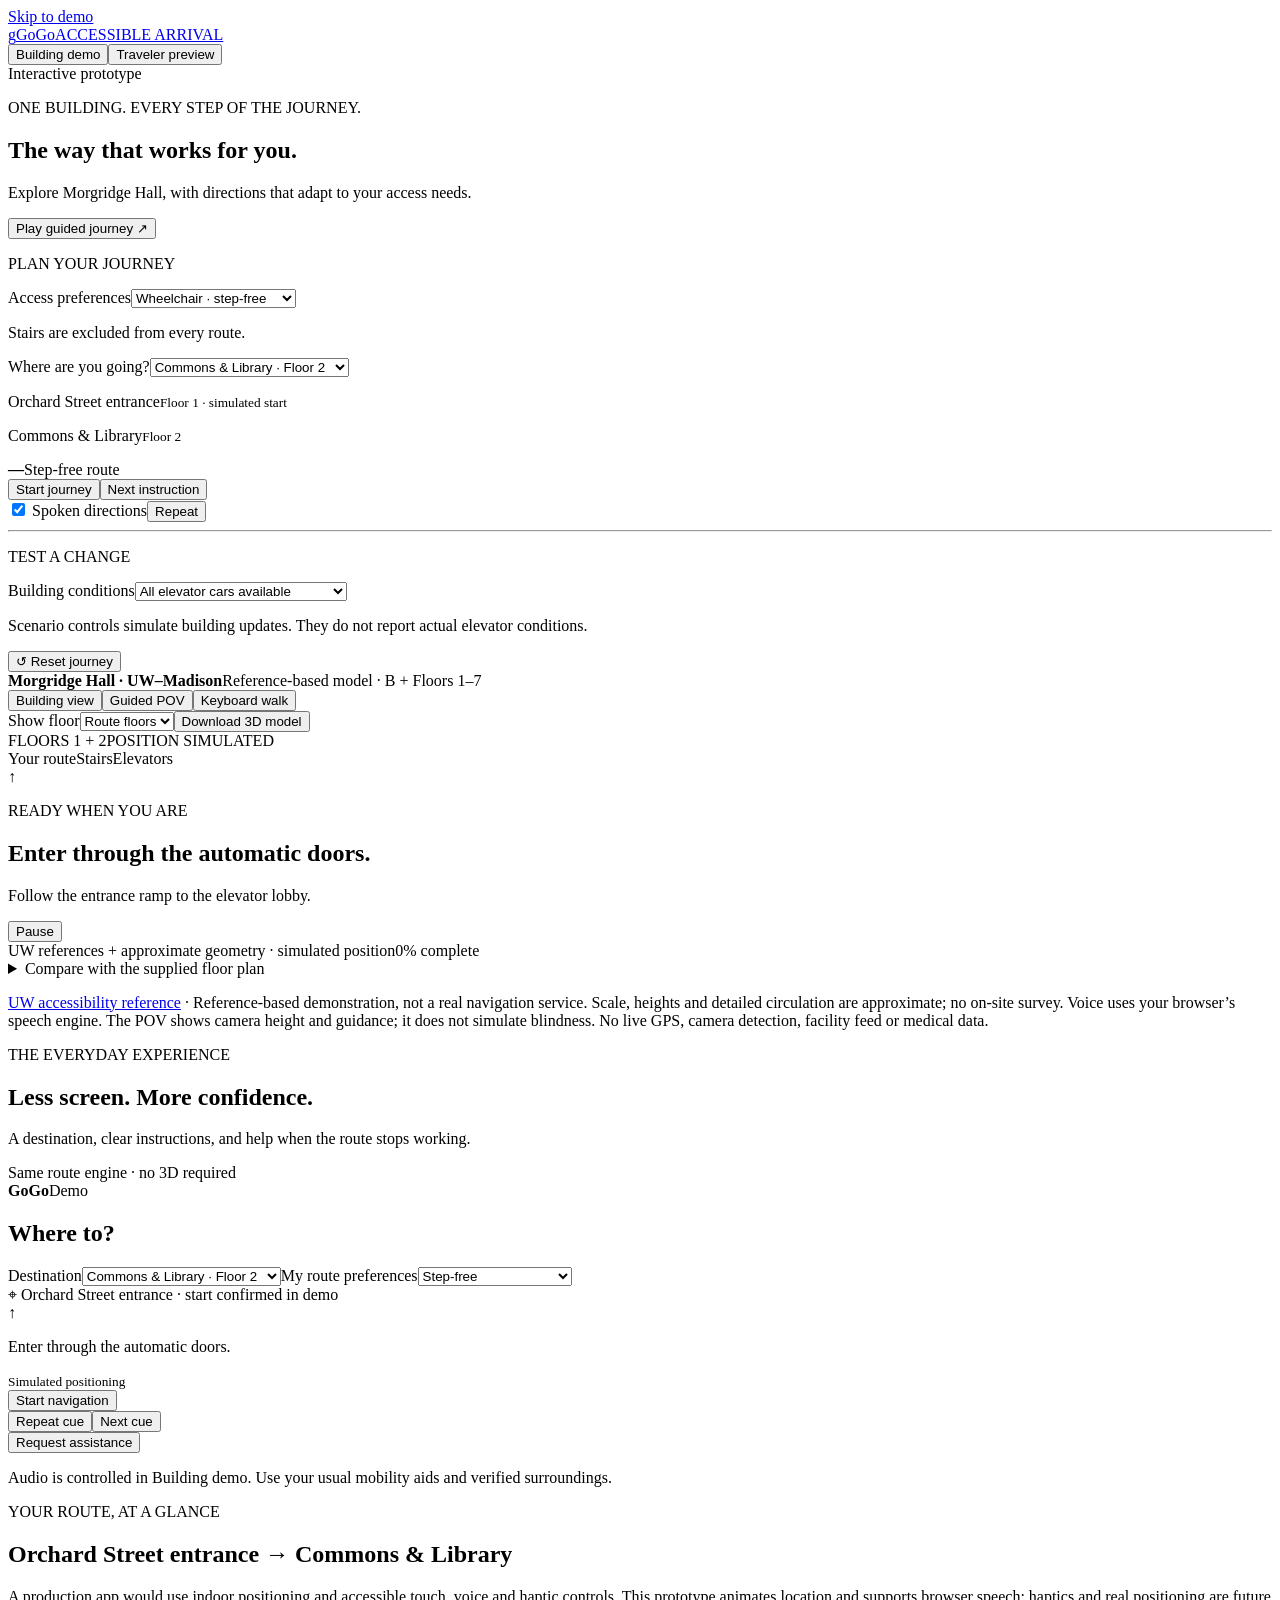
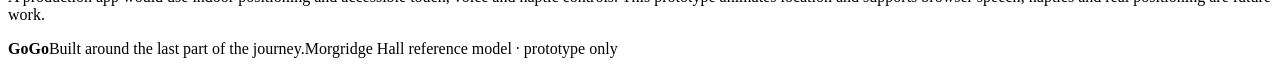
==== building-demo/index.html @ 03244b66 "add accessible building demo interface" ====
<!doctype html>
<html lang="en"><head><meta charset="UTF-8"><meta name="viewport" content="width=device-width, initial-scale=1"><title>GoGo · Accessible arrival</title><meta name="description" content="Explore an accessible indoor journey, a companion navigation app, and a traveler interface preview."><link rel="icon" href="data:image/svg+xml,%3Csvg xmlns='http://www.w3.org/2000/svg' viewBox='0 0 32 32'%3E%3Crect width='32' height='32' rx='8' fill='%230b2936'/%3E%3Cpath d='M7 9l5 15 4-11 4 11 5-15' fill='none' stroke='%2376eed1' stroke-width='3'/%3E%3C/svg%3E"><link rel="stylesheet" href="style.css"></head>
<body><a class="skip" href="#main">Skip to demo</a><header><a class="brand" href="#"><span class="mark">g</span>GoGo<span class="brand-note">ACCESSIBLE ARRIVAL</span></a><nav aria-label="Demo views"><button class="tab active" data-tab="building">Building demo</button><button class="tab" data-tab="app">Traveler preview</button></nav><span class="prototype">Interactive prototype</span></header>
<main id="main"><section id="building" class="view active"><div class="intro"><div><p class="eyebrow">ONE BUILDING. EVERY STEP OF THE JOURNEY.</p><h1>The way that works for you.</h1><p>Explore Morgridge Hall, with directions that adapt to your access needs.</p></div><button class="outline" id="tour">Play guided journey <span>↗</span></button></div>
<div class="workspace"><aside class="controls"><p class="eyebrow">PLAN YOUR JOURNEY</p><label for="profile">Access preferences</label><select id="profile"><option value="wheelchair">Wheelchair · step-free</option><option value="blind">Blind / low vision · audio</option><option value="walking">Walking · shortest route</option></select><p id="profileNote" class="help">Stairs are excluded from every route.</p><label for="destination">Where are you going?</label><select id="destination"><option value="room">Commons & Library · Floor 2</option><option value="consult">Classroom 2532 · Floor 2</option><option value="reception">Hello World Auditorium · 1570</option></select><div class="trip"><div><span class="origin-dot"></span><p>Orchard Street entrance<small>Floor 1 · simulated start</small></p></div><div><span class="dest-dot"></span><p id="destName">Commons & Library<small>Floor 2</small></p></div></div><div class="route-summary"><strong id="distance">—</strong><span id="routeKind">Step-free route</span></div><button class="primary" id="start">Start journey</button><button class="secondary" id="next">Next instruction</button><div class="sound"><label><input id="voice" type="checkbox" checked> Spoken directions</label><button id="repeat" class="text-button">Repeat</button></div><hr><p class="eyebrow">TEST A CHANGE</p><label for="incident">Building conditions</label><select id="incident"><option value="normal">All elevator cars available</option><option value="a">Elevator car 1 unavailable</option><option value="all">Entire elevator bank unavailable</option><option value="lost">Location signal lost</option></select><p class="help">Scenario controls simulate building updates. They do not report actual elevator conditions.</p><button id="reset" class="text-button">↺ Reset journey</button></aside>
<div class="scene-column"><div class="scene-top"><div><strong>Morgridge Hall · UW–Madison</strong><span>Reference-based model · B + Floors 1–7</span></div><div class="segmented" aria-label="Camera view"><button class="selected" id="overview">Building view</button><button id="pov">Guided POV</button><button id="keyboard">Keyboard walk</button></div></div><div class="model-toolbar"><label for="floorSelect">Show floor</label><select id="floorSelect"><option value="route">Route floors</option><option value="all">All 8 levels</option><option value="0">B · Garden</option><option value="1">Floor 1</option><option value="2">Floor 2</option><option value="3">Floor 3</option><option value="4">Floor 4</option><option value="5">Floor 5</option><option value="6">Floor 6</option><option value="7">Floor 7</option></select><button id="downloadModel" class="text-button">Download 3D model</button></div><div id="scene" aria-label="Interactive 3D Morgridge Hall model showing floors, rooms, stairs, elevators and the planned route"><div class="scene-caption"><span id="floorTag">FLOORS 1 + 2</span><span>POSITION SIMULATED</span></div><div id="renderError" hidden>3D is unavailable in this browser. Use the Traveler app for the same routing demo.</div><div id="walkHint" class="walk-hint" hidden>Click scene to focus · W A S D / arrows: move · drag: look · Q / R: turn · E: elevator</div><div class="scene-legend"><span><i class="mint"></i>Your route</span><span><i class="orange"></i>Stairs</span><span><i class="blue"></i>Elevators</span></div></div><div class="cue" role="status" aria-live="polite" aria-atomic="true"><div class="cue-icon" id="cueIcon">↑</div><div><p id="cueMeta">READY WHEN YOU ARE</p><h2 id="instruction">Enter through the automatic doors.</h2><p id="detail">Follow the entrance ramp to the elevator lobby.</p></div><button id="pause" class="outline">Pause</button></div><div class="evidence"><span id="routeEvidence">UW references + approximate geometry · simulated position</span><span id="progress">0% complete</span></div><div class="progress"><div id="progressBar"></div></div><details class="source-plan"><summary>Compare with the supplied floor plan</summary><p>Selected-floor screenshot supplied by you. The 3D model is an approximate reconstruction.</p><img id="floorPlan" src="plans/floor1.png" alt="Supplied Morgridge Hall Floor 1 reference plan"></details></div></div><p class="disclosure"><a href="https://kb.wisc.edu/morgridgehall/157777" target="_blank" rel="noopener">UW accessibility reference</a> · Reference-based demonstration, not a real navigation service. Scale, heights and detailed circulation are approximate; no on-site survey. Voice uses your browser’s speech engine. The POV shows camera height and guidance; it does not simulate blindness. No live GPS, camera detection, facility feed or medical data.</p></section>
<section id="app" class="view"><div class="intro"><div><p class="eyebrow">THE EVERYDAY EXPERIENCE</p><h1>Less screen. More confidence.</h1><p>A destination, clear instructions, and help when the route stops working.</p></div><span class="prototype">Same route engine · no 3D required</span></div><div class="app-layout"><div class="phone"><div class="phone-top"><strong>GoGo</strong><span>Demo</span></div><h2>Where to?</h2><label for="appDestination">Destination</label><select id="appDestination"><option value="room">Commons & Library · Floor 2</option><option value="consult">Classroom 2532 · Floor 2</option><option value="reception">Hello World Auditorium · 1570</option></select><label for="appProfile">My route preferences</label><select id="appProfile"><option value="wheelchair">Step-free</option><option value="blind">Audio and landmarks</option><option value="walking">Shortest walking route</option></select><div class="app-location">⌖ Orchard Street entrance · start confirmed in demo</div><div class="phone-cue" role="status" aria-live="polite"><span id="appCueIcon">↑</span><p id="appCue">Enter through the automatic doors.</p><small id="appDetail">Simulated positioning</small></div><button class="primary" id="appStart">Start navigation</button><div class="button-row"><button class="secondary" id="appRepeat">Repeat cue</button><button class="secondary" id="appNext">Next cue</button></div><button class="help-button" id="help">Request assistance</button><div id="helpMessage" role="status" class="help" hidden>Demo request prepared for building staff. No message was sent. In a real deployment, show confirmed delivery and a staffed contact option.</div><p class="help">Audio is controlled in Building demo. Use your usual mobility aids and verified surroundings.</p></div><div class="app-context"><p class="eyebrow">YOUR ROUTE, AT A GLANCE</p><h2 id="appRouteTitle">Orchard Street entrance → Commons & Library</h2><div id="map" aria-label="Two-dimensional diagram of the planned route"></div><div class="route-steps" id="steps"></div><p class="help">A production app would use indoor positioning and accessible touch, voice and haptic controls. This prototype animates location and supports browser speech; haptics and real positioning are future work.</p></div></div></section>
</main><footer><strong>GoGo</strong><span>Built around the last part of the journey.</span><span>Morgridge Hall reference model · prototype only</span></footer><dialog id="liftDialog"><h2>Elevator bank</h2><p id="liftStatus">Demo elevator. Choose a floor to continue exploring.</p><label for="liftFloor">Destination floor</label><select id="liftFloor"><option value="0">B · Garden level</option><option value="1">Floor 1</option><option value="2" selected>Floor 2 · Commons & Library</option><option value="3">Floor 3</option><option value="4">Floor 4</option><option value="5">Floor 5</option><option value="6">Floor 6</option><option value="7">Floor 7</option></select><button class="primary" id="rideLift">Ride elevator</button><button class="secondary" id="closeLift">Close</button></dialog><script type="module" src="app.js"></script></body></html>
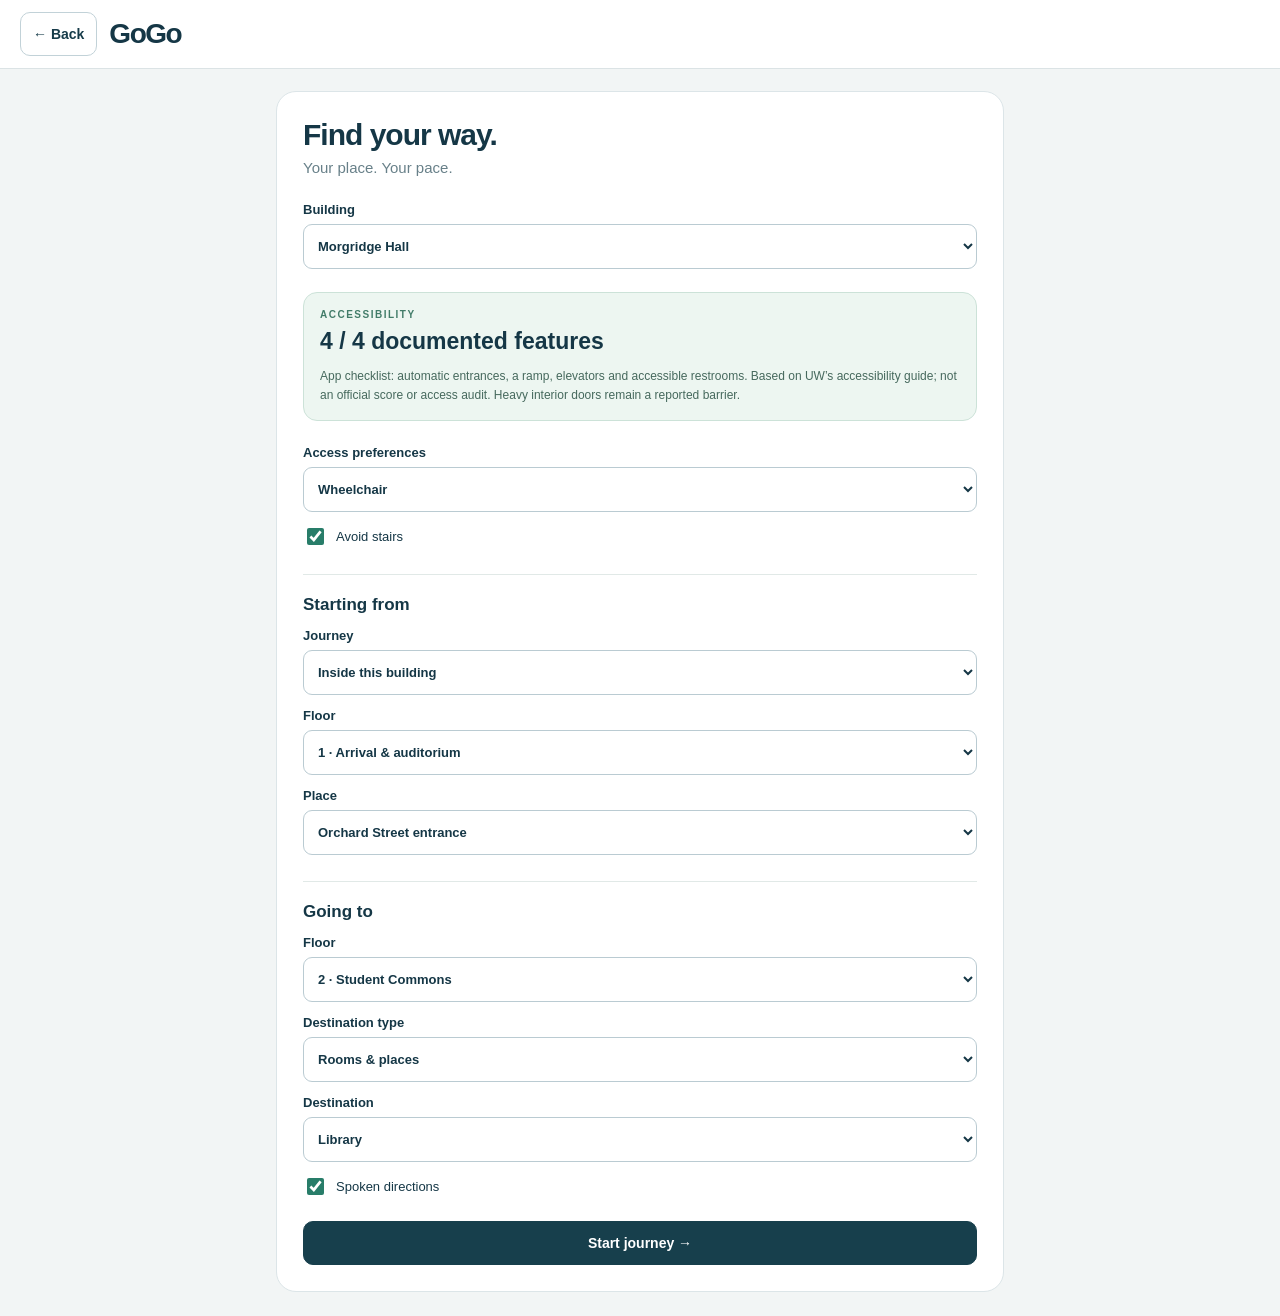
==== commit 46df4e15: "Integrate accessible campus navigation and GoGo Android 0.4" ====
--- a/building-demo/index.html
+++ b/building-demo/index.html
@@ -1,8 +1 @@
-<!doctype html>
-<html lang="en"><head><meta charset="UTF-8"><meta name="viewport" content="width=device-width, initial-scale=1"><title>GoGo · Accessible arrival</title><meta name="description" content="Explore an accessible indoor journey, a companion navigation app, and a traveler interface preview."><link rel="icon" href="data:image/svg+xml,%3Csvg xmlns='http://www.w3.org/2000/svg' viewBox='0 0 32 32'%3E%3Crect width='32' height='32' rx='8' fill='%230b2936'/%3E%3Cpath d='M7 9l5 15 4-11 4 11 5-15' fill='none' stroke='%2376eed1' stroke-width='3'/%3E%3C/svg%3E"><link rel="stylesheet" href="style.css"></head>
-<body><a class="skip" href="#main">Skip to demo</a><header><a class="brand" href="#"><span class="mark">g</span>GoGo<span class="brand-note">ACCESSIBLE ARRIVAL</span></a><nav aria-label="Demo views"><button class="tab active" data-tab="building">Building demo</button><button class="tab" data-tab="app">Traveler preview</button></nav><span class="prototype">Interactive prototype</span></header>
-<main id="main"><section id="building" class="view active"><div class="intro"><div><p class="eyebrow">ONE BUILDING. EVERY STEP OF THE JOURNEY.</p><h1>The way that works for you.</h1><p>Explore Morgridge Hall, with directions that adapt to your access needs.</p></div><button class="outline" id="tour">Play guided journey <span>↗</span></button></div>
-<div class="workspace"><aside class="controls"><p class="eyebrow">PLAN YOUR JOURNEY</p><label for="profile">Access preferences</label><select id="profile"><option value="wheelchair">Wheelchair · step-free</option><option value="blind">Blind / low vision · audio</option><option value="walking">Walking · shortest route</option></select><p id="profileNote" class="help">Stairs are excluded from every route.</p><label for="destination">Where are you going?</label><select id="destination"><option value="room">Commons & Library · Floor 2</option><option value="consult">Classroom 2532 · Floor 2</option><option value="reception">Hello World Auditorium · 1570</option></select><div class="trip"><div><span class="origin-dot"></span><p>Orchard Street entrance<small>Floor 1 · simulated start</small></p></div><div><span class="dest-dot"></span><p id="destName">Commons & Library<small>Floor 2</small></p></div></div><div class="route-summary"><strong id="distance">—</strong><span id="routeKind">Step-free route</span></div><button class="primary" id="start">Start journey</button><button class="secondary" id="next">Next instruction</button><div class="sound"><label><input id="voice" type="checkbox" checked> Spoken directions</label><button id="repeat" class="text-button">Repeat</button></div><hr><p class="eyebrow">TEST A CHANGE</p><label for="incident">Building conditions</label><select id="incident"><option value="normal">All elevator cars available</option><option value="a">Elevator car 1 unavailable</option><option value="all">Entire elevator bank unavailable</option><option value="lost">Location signal lost</option></select><p class="help">Scenario controls simulate building updates. They do not report actual elevator conditions.</p><button id="reset" class="text-button">↺ Reset journey</button></aside>
-<div class="scene-column"><div class="scene-top"><div><strong>Morgridge Hall · UW–Madison</strong><span>Reference-based model · B + Floors 1–7</span></div><div class="segmented" aria-label="Camera view"><button class="selected" id="overview">Building view</button><button id="pov">Guided POV</button><button id="keyboard">Keyboard walk</button></div></div><div class="model-toolbar"><label for="floorSelect">Show floor</label><select id="floorSelect"><option value="route">Route floors</option><option value="all">All 8 levels</option><option value="0">B · Garden</option><option value="1">Floor 1</option><option value="2">Floor 2</option><option value="3">Floor 3</option><option value="4">Floor 4</option><option value="5">Floor 5</option><option value="6">Floor 6</option><option value="7">Floor 7</option></select><button id="downloadModel" class="text-button">Download 3D model</button></div><div id="scene" aria-label="Interactive 3D Morgridge Hall model showing floors, rooms, stairs, elevators and the planned route"><div class="scene-caption"><span id="floorTag">FLOORS 1 + 2</span><span>POSITION SIMULATED</span></div><div id="renderError" hidden>3D is unavailable in this browser. Use the Traveler app for the same routing demo.</div><div id="walkHint" class="walk-hint" hidden>Click scene to focus · W A S D / arrows: move · drag: look · Q / R: turn · E: elevator</div><div class="scene-legend"><span><i class="mint"></i>Your route</span><span><i class="orange"></i>Stairs</span><span><i class="blue"></i>Elevators</span></div></div><div class="cue" role="status" aria-live="polite" aria-atomic="true"><div class="cue-icon" id="cueIcon">↑</div><div><p id="cueMeta">READY WHEN YOU ARE</p><h2 id="instruction">Enter through the automatic doors.</h2><p id="detail">Follow the entrance ramp to the elevator lobby.</p></div><button id="pause" class="outline">Pause</button></div><div class="evidence"><span id="routeEvidence">UW references + approximate geometry · simulated position</span><span id="progress">0% complete</span></div><div class="progress"><div id="progressBar"></div></div><details class="source-plan"><summary>Compare with the supplied floor plan</summary><p>Selected-floor screenshot supplied by you. The 3D model is an approximate reconstruction.</p><img id="floorPlan" src="plans/floor1.png" alt="Supplied Morgridge Hall Floor 1 reference plan"></details></div></div><p class="disclosure"><a href="https://kb.wisc.edu/morgridgehall/157777" target="_blank" rel="noopener">UW accessibility reference</a> · Reference-based demonstration, not a real navigation service. Scale, heights and detailed circulation are approximate; no on-site survey. Voice uses your browser’s speech engine. The POV shows camera height and guidance; it does not simulate blindness. No live GPS, camera detection, facility feed or medical data.</p></section>
-<section id="app" class="view"><div class="intro"><div><p class="eyebrow">THE EVERYDAY EXPERIENCE</p><h1>Less screen. More confidence.</h1><p>A destination, clear instructions, and help when the route stops working.</p></div><span class="prototype">Same route engine · no 3D required</span></div><div class="app-layout"><div class="phone"><div class="phone-top"><strong>GoGo</strong><span>Demo</span></div><h2>Where to?</h2><label for="appDestination">Destination</label><select id="appDestination"><option value="room">Commons & Library · Floor 2</option><option value="consult">Classroom 2532 · Floor 2</option><option value="reception">Hello World Auditorium · 1570</option></select><label for="appProfile">My route preferences</label><select id="appProfile"><option value="wheelchair">Step-free</option><option value="blind">Audio and landmarks</option><option value="walking">Shortest walking route</option></select><div class="app-location">⌖ Orchard Street entrance · start confirmed in demo</div><div class="phone-cue" role="status" aria-live="polite"><span id="appCueIcon">↑</span><p id="appCue">Enter through the automatic doors.</p><small id="appDetail">Simulated positioning</small></div><button class="primary" id="appStart">Start navigation</button><div class="button-row"><button class="secondary" id="appRepeat">Repeat cue</button><button class="secondary" id="appNext">Next cue</button></div><button class="help-button" id="help">Request assistance</button><div id="helpMessage" role="status" class="help" hidden>Demo request prepared for building staff. No message was sent. In a real deployment, show confirmed delivery and a staffed contact option.</div><p class="help">Audio is controlled in Building demo. Use your usual mobility aids and verified surroundings.</p></div><div class="app-context"><p class="eyebrow">YOUR ROUTE, AT A GLANCE</p><h2 id="appRouteTitle">Orchard Street entrance → Commons & Library</h2><div id="map" aria-label="Two-dimensional diagram of the planned route"></div><div class="route-steps" id="steps"></div><p class="help">A production app would use indoor positioning and accessible touch, voice and haptic controls. This prototype animates location and supports browser speech; haptics and real positioning are future work.</p></div></div></section>
-</main><footer><strong>GoGo</strong><span>Built around the last part of the journey.</span><span>Morgridge Hall reference model · prototype only</span></footer><dialog id="liftDialog"><h2>Elevator bank</h2><p id="liftStatus">Demo elevator. Choose a floor to continue exploring.</p><label for="liftFloor">Destination floor</label><select id="liftFloor"><option value="0">B · Garden level</option><option value="1">Floor 1</option><option value="2" selected>Floor 2 · Commons & Library</option><option value="3">Floor 3</option><option value="4">Floor 4</option><option value="5">Floor 5</option><option value="6">Floor 6</option><option value="7">Floor 7</option></select><button class="primary" id="rideLift">Ride elevator</button><button class="secondary" id="closeLift">Close</button></dialog><script type="module" src="app.js"></script></body></html>
+<!doctype html><html lang="en"><head><meta charset="utf-8"><meta name="viewport" content="width=device-width,initial-scale=1,viewport-fit=cover"><title>GoGo</title><link rel="stylesheet" href="vendor/leaflet/leaflet.css"><link rel="stylesheet" href="style.css"></head><body><header><button id="back" aria-label="Go back">← Back</button><strong class="brand">GoGo</strong></header><main><aside id="planner"><h1>Find your way.</h1><p class="intro">Your place. Your pace.</p><label>Building<select id="buildingChoice"></select></label><section class="access-card" aria-label="Building accessibility"><span>ACCESSIBILITY</span><strong id="accessibilityScore"></strong><p id="accessibilityDetails"></p></section><label>Access preferences<select id="profile"><option value="wheelchair">Wheelchair</option><option value="blind">Blind / low vision</option><option value="deaf">Deaf / hard of hearing</option><option value="mobility">Limited mobility</option><option value="walking">No specific preference</option></select></label><label class="check"><input id="stepfree" type="checkbox" checked> Avoid stairs</label><div class="field-title">Starting from</div><label>Journey<select id="journeyType"><option value="indoor">Inside this building</option><option value="outdoor">Campus · Library Mall</option></select></label><div id="indoorSource"><label>Floor<select id="sourceFloor"></select></label><label>Place<select id="source"></select></label></div><div class="field-title">Going to</div><label>Floor<select id="destFloor"></select></label><label>Destination type<select id="destinationType"><option value="rooms">Rooms & places</option><option value="bathroom">Bathroom</option><option value="exit">Building exit</option><option value="emergency">Emergency exit / assistance</option></select></label><label id="destinationField">Destination<select id="destination"></select></label><p id="destinationDetails" class="subtle"></p><section id="emergencyInfo" class="emergency" hidden><h2>Emergency exits</h2><p id="emergencyText"></p><p>For an immediate emergency, call 911. This map does not provide a verified evacuation route.</p></section><p id="formStatus" class="subtle" role="status"></p><label class="check"><input id="voice" type="checkbox" checked> Spoken directions</label><button id="start" class="primary">Start journey →</button></aside><section id="journey" class="experience" hidden><div class="toolbar"><button id="follow" class="primary">Follow</button><select id="floorSelect" aria-label="View floor"></select></div><div id="campusJourney" hidden><div id="outdoorMap" aria-label="Interactive campus map"></div><p id="tileStatus" class="subtle" hidden>Street map tiles could not load. The seeded route and building markers remain visible.</p></div><div id="scene"></div><div class="map-legend">↕ Elevator <span>WC Bathroom approach</span><span>EXIT Building exit</span></div><div class="guidance" role="status" aria-live="polite"><p id="cueMeta"></p><h2 id="instruction"></h2><p id="detail"></p><div class="actions"><button id="next" class="primary">Next step</button><button id="repeat">Repeat</button></div><p class="subtle">Advance when you reach each landmark. Position is set manually.</p></div></section></main><script src="vendor/leaflet/leaflet.js"></script><script type="module" src="app.js"></script></body></html>
--- a/building-demo/vendor/leaflet/leaflet.css
+++ b/building-demo/vendor/leaflet/leaflet.css
@@ -0,0 +1,661 @@
+/* required styles */
+
+.leaflet-pane,
+.leaflet-tile,
+.leaflet-marker-icon,
+.leaflet-marker-shadow,
+.leaflet-tile-container,
+.leaflet-pane > svg,
+.leaflet-pane > canvas,
+.leaflet-zoom-box,
+.leaflet-image-layer,
+.leaflet-layer {
+	position: absolute;
+	left: 0;
+	top: 0;
+	}
+.leaflet-container {
+	overflow: hidden;
+	}
+.leaflet-tile,
+.leaflet-marker-icon,
+.leaflet-marker-shadow {
+	-webkit-user-select: none;
+	   -moz-user-select: none;
+	        user-select: none;
+	  -webkit-user-drag: none;
+	}
+/* Prevents IE11 from highlighting tiles in blue */
+.leaflet-tile::selection {
+	background: transparent;
+}
+/* Safari renders non-retina tile on retina better with this, but Chrome is worse */
+.leaflet-safari .leaflet-tile {
+	image-rendering: -webkit-optimize-contrast;
+	}
+/* hack that prevents hw layers "stretching" when loading new tiles */
+.leaflet-safari .leaflet-tile-container {
+	width: 1600px;
+	height: 1600px;
+	-webkit-transform-origin: 0 0;
+	}
+.leaflet-marker-icon,
+.leaflet-marker-shadow {
+	display: block;
+	}
+/* .leaflet-container svg: reset svg max-width decleration shipped in Joomla! (joomla.org) 3.x */
+/* .leaflet-container img: map is broken in FF if you have max-width: 100% on tiles */
+.leaflet-container .leaflet-overlay-pane svg {
+	max-width: none !important;
+	max-height: none !important;
+	}
+.leaflet-container .leaflet-marker-pane img,
+.leaflet-container .leaflet-shadow-pane img,
+.leaflet-container .leaflet-tile-pane img,
+.leaflet-container img.leaflet-image-layer,
+.leaflet-container .leaflet-tile {
+	max-width: none !important;
+	max-height: none !important;
+	width: auto;
+	padding: 0;
+	}
+
+.leaflet-container img.leaflet-tile {
+	/* See: https://bugs.chromium.org/p/chromium/issues/detail?id=600120 */
+	mix-blend-mode: plus-lighter;
+}
+
+.leaflet-container.leaflet-touch-zoom {
+	-ms-touch-action: pan-x pan-y;
+	touch-action: pan-x pan-y;
+	}
+.leaflet-container.leaflet-touch-drag {
+	-ms-touch-action: pinch-zoom;
+	/* Fallback for FF which doesn't support pinch-zoom */
+	touch-action: none;
+	touch-action: pinch-zoom;
+}
+.leaflet-container.leaflet-touch-drag.leaflet-touch-zoom {
+	-ms-touch-action: none;
+	touch-action: none;
+}
+.leaflet-container {
+	-webkit-tap-highlight-color: transparent;
+}
+.leaflet-container a {
+	-webkit-tap-highlight-color: rgba(51, 181, 229, 0.4);
+}
+.leaflet-tile {
+	filter: inherit;
+	visibility: hidden;
+	}
+.leaflet-tile-loaded {
+	visibility: inherit;
+	}
+.leaflet-zoom-box {
+	width: 0;
+	height: 0;
+	-moz-box-sizing: border-box;
+	     box-sizing: border-box;
+	z-index: 800;
+	}
+/* workaround for https://bugzilla.mozilla.org/show_bug.cgi?id=888319 */
+.leaflet-overlay-pane svg {
+	-moz-user-select: none;
+	}
+
+.leaflet-pane         { z-index: 400; }
+
+.leaflet-tile-pane    { z-index: 200; }
+.leaflet-overlay-pane { z-index: 400; }
+.leaflet-shadow-pane  { z-index: 500; }
+.leaflet-marker-pane  { z-index: 600; }
+.leaflet-tooltip-pane   { z-index: 650; }
+.leaflet-popup-pane   { z-index: 700; }
+
+.leaflet-map-pane canvas { z-index: 100; }
+.leaflet-map-pane svg    { z-index: 200; }
+
+.leaflet-vml-shape {
+	width: 1px;
+	height: 1px;
+	}
+.lvml {
+	behavior: url(#default#VML);
+	display: inline-block;
+	position: absolute;
+	}
+
+
+/* control positioning */
+
+.leaflet-control {
+	position: relative;
+	z-index: 800;
+	pointer-events: visiblePainted; /* IE 9-10 doesn't have auto */
+	pointer-events: auto;
+	}
+.leaflet-top,
+.leaflet-bottom {
+	position: absolute;
+	z-index: 1000;
+	pointer-events: none;
+	}
+.leaflet-top {
+	top: 0;
+	}
+.leaflet-right {
+	right: 0;
+	}
+.leaflet-bottom {
+	bottom: 0;
+	}
+.leaflet-left {
+	left: 0;
+	}
+.leaflet-control {
+	float: left;
+	clear: both;
+	}
+.leaflet-right .leaflet-control {
+	float: right;
+	}
+.leaflet-top .leaflet-control {
+	margin-top: 10px;
+	}
+.leaflet-bottom .leaflet-control {
+	margin-bottom: 10px;
+	}
+.leaflet-left .leaflet-control {
+	margin-left: 10px;
+	}
+.leaflet-right .leaflet-control {
+	margin-right: 10px;
+	}
+
+
+/* zoom and fade animations */
+
+.leaflet-fade-anim .leaflet-popup {
+	opacity: 0;
+	-webkit-transition: opacity 0.2s linear;
+	   -moz-transition: opacity 0.2s linear;
+	        transition: opacity 0.2s linear;
+	}
+.leaflet-fade-anim .leaflet-map-pane .leaflet-popup {
+	opacity: 1;
+	}
+.leaflet-zoom-animated {
+	-webkit-transform-origin: 0 0;
+	    -ms-transform-origin: 0 0;
+	        transform-origin: 0 0;
+	}
+svg.leaflet-zoom-animated {
+	will-change: transform;
+}
+
+.leaflet-zoom-anim .leaflet-zoom-animated {
+	-webkit-transition: -webkit-transform 0.25s cubic-bezier(0,0,0.25,1);
+	   -moz-transition:    -moz-transform 0.25s cubic-bezier(0,0,0.25,1);
+	        transition:         transform 0.25s cubic-bezier(0,0,0.25,1);
+	}
+.leaflet-zoom-anim .leaflet-tile,
+.leaflet-pan-anim .leaflet-tile {
+	-webkit-transition: none;
+	   -moz-transition: none;
+	        transition: none;
+	}
+
+.leaflet-zoom-anim .leaflet-zoom-hide {
+	visibility: hidden;
+	}
+
+
+/* cursors */
+
+.leaflet-interactive {
+	cursor: pointer;
+	}
+.leaflet-grab {
+	cursor: -webkit-grab;
+	cursor:    -moz-grab;
+	cursor:         grab;
+	}
+.leaflet-crosshair,
+.leaflet-crosshair .leaflet-interactive {
+	cursor: crosshair;
+	}
+.leaflet-popup-pane,
+.leaflet-control {
+	cursor: auto;
+	}
+.leaflet-dragging .leaflet-grab,
+.leaflet-dragging .leaflet-grab .leaflet-interactive,
+.leaflet-dragging .leaflet-marker-draggable {
+	cursor: move;
+	cursor: -webkit-grabbing;
+	cursor:    -moz-grabbing;
+	cursor:         grabbing;
+	}
+
+/* marker & overlays interactivity */
+.leaflet-marker-icon,
+.leaflet-marker-shadow,
+.leaflet-image-layer,
+.leaflet-pane > svg path,
+.leaflet-tile-container {
+	pointer-events: none;
+	}
+
+.leaflet-marker-icon.leaflet-interactive,
+.leaflet-image-layer.leaflet-interactive,
+.leaflet-pane > svg path.leaflet-interactive,
+svg.leaflet-image-layer.leaflet-interactive path {
+	pointer-events: visiblePainted; /* IE 9-10 doesn't have auto */
+	pointer-events: auto;
+	}
+
+/* visual tweaks */
+
+.leaflet-container {
+	background: #ddd;
+	outline-offset: 1px;
+	}
+.leaflet-container a {
+	color: #0078A8;
+	}
+.leaflet-zoom-box {
+	border: 2px dotted #38f;
+	background: rgba(255,255,255,0.5);
+	}
+
+
+/* general typography */
+.leaflet-container {
+	font-family: "Helvetica Neue", Arial, Helvetica, sans-serif;
+	font-size: 12px;
+	font-size: 0.75rem;
+	line-height: 1.5;
+	}
+
+
+/* general toolbar styles */
+
+.leaflet-bar {
+	box-shadow: 0 1px 5px rgba(0,0,0,0.65);
+	border-radius: 4px;
+	}
+.leaflet-bar a {
+	background-color: #fff;
+	border-bottom: 1px solid #ccc;
+	width: 26px;
+	height: 26px;
+	line-height: 26px;
+	display: block;
+	text-align: center;
+	text-decoration: none;
+	color: black;
+	}
+.leaflet-bar a,
+.leaflet-control-layers-toggle {
+	background-position: 50% 50%;
+	background-repeat: no-repeat;
+	display: block;
+	}
+.leaflet-bar a:hover,
+.leaflet-bar a:focus {
+	background-color: #f4f4f4;
+	}
+.leaflet-bar a:first-child {
+	border-top-left-radius: 4px;
+	border-top-right-radius: 4px;
+	}
+.leaflet-bar a:last-child {
+	border-bottom-left-radius: 4px;
+	border-bottom-right-radius: 4px;
+	border-bottom: none;
+	}
+.leaflet-bar a.leaflet-disabled {
+	cursor: default;
+	background-color: #f4f4f4;
+	color: #bbb;
+	}
+
+.leaflet-touch .leaflet-bar a {
+	width: 30px;
+	height: 30px;
+	line-height: 30px;
+	}
+.leaflet-touch .leaflet-bar a:first-child {
+	border-top-left-radius: 2px;
+	border-top-right-radius: 2px;
+	}
+.leaflet-touch .leaflet-bar a:last-child {
+	border-bottom-left-radius: 2px;
+	border-bottom-right-radius: 2px;
+	}
+
+/* zoom control */
+
+.leaflet-control-zoom-in,
+.leaflet-control-zoom-out {
+	font: bold 18px 'Lucida Console', Monaco, monospace;
+	text-indent: 1px;
+	}
+
+.leaflet-touch .leaflet-control-zoom-in, .leaflet-touch .leaflet-control-zoom-out  {
+	font-size: 22px;
+	}
+
+
+/* layers control */
+
+.leaflet-control-layers {
+	box-shadow: 0 1px 5px rgba(0,0,0,0.4);
+	background: #fff;
+	border-radius: 5px;
+	}
+.leaflet-control-layers-toggle {
+	background-image: url(images/layers.png);
+	width: 36px;
+	height: 36px;
+	}
+.leaflet-retina .leaflet-control-layers-toggle {
+	background-image: url(images/layers-2x.png);
+	background-size: 26px 26px;
+	}
+.leaflet-touch .leaflet-control-layers-toggle {
+	width: 44px;
+	height: 44px;
+	}
+.leaflet-control-layers .leaflet-control-layers-list,
+.leaflet-control-layers-expanded .leaflet-control-layers-toggle {
+	display: none;
+	}
+.leaflet-control-layers-expanded .leaflet-control-layers-list {
+	display: block;
+	position: relative;
+	}
+.leaflet-control-layers-expanded {
+	padding: 6px 10px 6px 6px;
+	color: #333;
+	background: #fff;
+	}
+.leaflet-control-layers-scrollbar {
+	overflow-y: scroll;
+	overflow-x: hidden;
+	padding-right: 5px;
+	}
+.leaflet-control-layers-selector {
+	margin-top: 2px;
+	position: relative;
+	top: 1px;
+	}
+.leaflet-control-layers label {
+	display: block;
+	font-size: 13px;
+	font-size: 1.08333em;
+	}
+.leaflet-control-layers-separator {
+	height: 0;
+	border-top: 1px solid #ddd;
+	margin: 5px -10px 5px -6px;
+	}
+
+/* Default icon URLs */
+.leaflet-default-icon-path { /* used only in path-guessing heuristic, see L.Icon.Default */
+	background-image: url(images/marker-icon.png);
+	}
+
+
+/* attribution and scale controls */
+
+.leaflet-container .leaflet-control-attribution {
+	background: #fff;
+	background: rgba(255, 255, 255, 0.8);
+	margin: 0;
+	}
+.leaflet-control-attribution,
+.leaflet-control-scale-line {
+	padding: 0 5px;
+	color: #333;
+	line-height: 1.4;
+	}
+.leaflet-control-attribution a {
+	text-decoration: none;
+	}
+.leaflet-control-attribution a:hover,
+.leaflet-control-attribution a:focus {
+	text-decoration: underline;
+	}
+.leaflet-attribution-flag {
+	display: inline !important;
+	vertical-align: baseline !important;
+	width: 1em;
+	height: 0.6669em;
+	}
+.leaflet-left .leaflet-control-scale {
+	margin-left: 5px;
+	}
+.leaflet-bottom .leaflet-control-scale {
+	margin-bottom: 5px;
+	}
+.leaflet-control-scale-line {
+	border: 2px solid #777;
+	border-top: none;
+	line-height: 1.1;
+	padding: 2px 5px 1px;
+	white-space: nowrap;
+	-moz-box-sizing: border-box;
+	     box-sizing: border-box;
+	background: rgba(255, 255, 255, 0.8);
+	text-shadow: 1px 1px #fff;
+	}
+.leaflet-control-scale-line:not(:first-child) {
+	border-top: 2px solid #777;
+	border-bottom: none;
+	margin-top: -2px;
+	}
+.leaflet-control-scale-line:not(:first-child):not(:last-child) {
+	border-bottom: 2px solid #777;
+	}
+
+.leaflet-touch .leaflet-control-attribution,
+.leaflet-touch .leaflet-control-layers,
+.leaflet-touch .leaflet-bar {
+	box-shadow: none;
+	}
+.leaflet-touch .leaflet-control-layers,
+.leaflet-touch .leaflet-bar {
+	border: 2px solid rgba(0,0,0,0.2);
+	background-clip: padding-box;
+	}
+
+
+/* popup */
+
+.leaflet-popup {
+	position: absolute;
+	text-align: center;
+	margin-bottom: 20px;
+	}
+.leaflet-popup-content-wrapper {
+	padding: 1px;
+	text-align: left;
+	border-radius: 12px;
+	}
+.leaflet-popup-content {
+	margin: 13px 24px 13px 20px;
+	line-height: 1.3;
+	font-size: 13px;
+	font-size: 1.08333em;
+	min-height: 1px;
+	}
+.leaflet-popup-content p {
+	margin: 17px 0;
+	margin: 1.3em 0;
+	}
+.leaflet-popup-tip-container {
+	width: 40px;
+	height: 20px;
+	position: absolute;
+	left: 50%;
+	margin-top: -1px;
+	margin-left: -20px;
+	overflow: hidden;
+	pointer-events: none;
+	}
+.leaflet-popup-tip {
+	width: 17px;
+	height: 17px;
+	padding: 1px;
+
+	margin: -10px auto 0;
+	pointer-events: auto;
+
+	-webkit-transform: rotate(45deg);
+	   -moz-transform: rotate(45deg);
+	    -ms-transform: rotate(45deg);
+	        transform: rotate(45deg);
+	}
+.leaflet-popup-content-wrapper,
+.leaflet-popup-tip {
+	background: white;
+	color: #333;
+	box-shadow: 0 3px 14px rgba(0,0,0,0.4);
+	}
+.leaflet-container a.leaflet-popup-close-button {
+	position: absolute;
+	top: 0;
+	right: 0;
+	border: none;
+	text-align: center;
+	width: 24px;
+	height: 24px;
+	font: 16px/24px Tahoma, Verdana, sans-serif;
+	color: #757575;
+	text-decoration: none;
+	background: transparent;
+	}
+.leaflet-container a.leaflet-popup-close-button:hover,
+.leaflet-container a.leaflet-popup-close-button:focus {
+	color: #585858;
+	}
+.leaflet-popup-scrolled {
+	overflow: auto;
+	}
+
+.leaflet-oldie .leaflet-popup-content-wrapper {
+	-ms-zoom: 1;
+	}
+.leaflet-oldie .leaflet-popup-tip {
+	width: 24px;
+	margin: 0 auto;
+
+	-ms-filter: "progid:DXImageTransform.Microsoft.Matrix(M11=0.70710678, M12=0.70710678, M21=-0.70710678, M22=0.70710678)";
+	filter: progid:DXImageTransform.Microsoft.Matrix(M11=0.70710678, M12=0.70710678, M21=-0.70710678, M22=0.70710678);
+	}
+
+.leaflet-oldie .leaflet-control-zoom,
+.leaflet-oldie .leaflet-control-layers,
+.leaflet-oldie .leaflet-popup-content-wrapper,
+.leaflet-oldie .leaflet-popup-tip {
+	border: 1px solid #999;
+	}
+
+
+/* div icon */
+
+.leaflet-div-icon {
+	background: #fff;
+	border: 1px solid #666;
+	}
+
+
+/* Tooltip */
+/* Base styles for the element that has a tooltip */
+.leaflet-tooltip {
+	position: absolute;
+	padding: 6px;
+	background-color: #fff;
+	border: 1px solid #fff;
+	border-radius: 3px;
+	color: #222;
+	white-space: nowrap;
+	-webkit-user-select: none;
+	-moz-user-select: none;
+	-ms-user-select: none;
+	user-select: none;
+	pointer-events: none;
+	box-shadow: 0 1px 3px rgba(0,0,0,0.4);
+	}
+.leaflet-tooltip.leaflet-interactive {
+	cursor: pointer;
+	pointer-events: auto;
+	}
+.leaflet-tooltip-top:before,
+.leaflet-tooltip-bottom:before,
+.leaflet-tooltip-left:before,
+.leaflet-tooltip-right:before {
+	position: absolute;
+	pointer-events: none;
+	border: 6px solid transparent;
+	background: transparent;
+	content: "";
+	}
+
+/* Directions */
+
+.leaflet-tooltip-bottom {
+	margin-top: 6px;
+}
+.leaflet-tooltip-top {
+	margin-top: -6px;
+}
+.leaflet-tooltip-bottom:before,
+.leaflet-tooltip-top:before {
+	left: 50%;
+	margin-left: -6px;
+	}
+.leaflet-tooltip-top:before {
+	bottom: 0;
+	margin-bottom: -12px;
+	border-top-color: #fff;
+	}
+.leaflet-tooltip-bottom:before {
+	top: 0;
+	margin-top: -12px;
+	margin-left: -6px;
+	border-bottom-color: #fff;
+	}
+.leaflet-tooltip-left {
+	margin-left: -6px;
+}
+.leaflet-tooltip-right {
+	margin-left: 6px;
+}
+.leaflet-tooltip-left:before,
+.leaflet-tooltip-right:before {
+	top: 50%;
+	margin-top: -6px;
+	}
+.leaflet-tooltip-left:before {
+	right: 0;
+	margin-right: -12px;
+	border-left-color: #fff;
+	}
+.leaflet-tooltip-right:before {
+	left: 0;
+	margin-left: -12px;
+	border-right-color: #fff;
+	}
+
+/* Printing */
+
+@media print {
+	/* Prevent printers from removing background-images of controls. */
+	.leaflet-control {
+		-webkit-print-color-adjust: exact;
+		print-color-adjust: exact;
+		}
+	}
--- a/building-demo/style.css
+++ b/building-demo/style.css
@@ -0,0 +1,14 @@
+:root{font-family:Inter,Arial,sans-serif;color:#153746;background:#f2f5f5;font-size:15px}*{box-sizing:border-box}body{margin:0}header{height:76px;padding:0 4%;display:flex;align-items:center;gap:28px;border-bottom:1px solid #dbe3e5;background:#fff}header a{font-size:30px;letter-spacing:-1.6px;font-weight:800;text-decoration:none;color:#153746}header span{color:#647a83}header button{margin-left:auto}main{display:grid;grid-template-columns:310px minmax(0,1fr);gap:26px;padding:28px 4%;max-width:1700px;margin:auto}aside{background:#fff;padding:25px;border-radius:20px;height:fit-content;border:1px solid #dce5e8}h1{font-size:30px;letter-spacing:-1px;margin:0 0 25px}label{display:block;font-size:13px;font-weight:650;margin:13px 0 7px}select,input:not([type=checkbox]){width:100%;padding:13px 10px;background:#fff;border:1px solid #bacbd2;border-radius:9px;color:#153746;font:inherit;margin-top:7px;min-width:0}button{border:1px solid #c2d2d8;background:white;color:#163b49;border-radius:10px;padding:12px 17px;min-height:44px;font:600 14px Inter,Arial,sans-serif;cursor:pointer}button:hover{background:#edf5f3}button:disabled{opacity:.45;cursor:default}.primary{background:#173f4c;color:white;border-color:#173f4c}.primary:hover{background:#255965}.secondary{background:#edf5f3}#start,#confirmSource{width:100%;margin-top:16px}.check{display:flex;align-items:center;gap:9px;font-weight:500}.check input{accent-color:#287d69;width:17px;height:17px}.field-title{font-size:17px;font-weight:750;margin-top:26px}.pair{display:grid;grid-template-columns:70px minmax(0,1fr);gap:10px}.subtle{font-size:12px;line-height:1.6;color:#607780}.experience{border-radius:22px;overflow:hidden;background:#fff;border:1px solid #cbdade;align-self:start}.toolbar{padding:20px 25px;display:flex;align-items:center;gap:15px;flex-wrap:wrap}.toolbar>div:first-child{flex:1}.toolbar strong{font-size:18px}.toolbar p{font-size:12px;color:#647a83;margin:6px 0 0}.toolbar select{width:115px;margin:0}.views{display:flex;gap:4px;background:#eef3f5;border-radius:10px;padding:4px}.views button{border:0;background:transparent;padding:9px 12px;min-height:36px}.views .selected{background:white;box-shadow:0 2px 4px #1537461c}#scene{height:54vh;min-height:370px;max-height:680px;position:relative;background:#e4ebed}#scene canvas{display:block;width:100%;height:100%;touch-action:none}#walkHint{position:absolute;bottom:18px;left:22px;right:22px;background:#133544df;color:white;padding:12px;border-radius:10px;font-size:12px;pointer-events:none}#renderError{padding:70px 30px}.guidance{padding:25px 30px;background:#fbfefd}.guidance h2{font-size:29px;letter-spacing:-.6px;margin:9px 0 12px}.guidance p{color:#607780}#cueMeta{font-size:11px;letter-spacing:1.8px;margin:0;font-weight:700}.actions{display:flex;gap:10px;margin-top:20px;flex-wrap:wrap}details{border-top:1px solid #e0e8e9;padding-top:17px;margin-top:22px;font-size:13px;line-height:1.6}summary{cursor:pointer;font-weight:650}details button{width:100%;margin-top:9px}a{color:#176258}dialog{border:0;border-radius:20px;padding:28px;max-width:360px}dialog button{margin-top:15px}dialog::backdrop{background:#122c3c99}:focus-visible{outline:3px solid #1e8a74;outline-offset:3px}#setupToggle{display:none}@media(max-width:800px){header{height:62px;padding:0 20px;gap:18px}header a{font-size:26px}header span{font-size:13px}main{display:flex;flex-direction:column;padding:16px;gap:16px}aside{width:100%}.experience{width:100%}.toolbar{padding:15px}.toolbar>div:first-child{flex-basis:100%}#scene{height:40vh;min-height:280px}.guidance{padding:20px}.guidance h2{font-size:25px}#setupToggle{display:block}body.navigation aside{display:none}body.navigation #scene{height:49vh}body.navigation .toolbar>div:first-child{display:none}.actions button{flex:1;padding:12px 8px;font-size:13px}}
+
+[hidden]{display:none!important}#campusMap{height:44vh;min-height:300px;background:#dce7e9}.campus-details{padding:20px 25px}.campus-details label{max-width:250px}#nearbyPlaces{display:flex;flex-wrap:wrap;gap:8px;margin:16px 0}#nearbyPlaces button{font-size:12px}.campus-details p{line-height:1.6}.leaflet-container{font-family:inherit}#buildingChoice{margin-bottom:8px}
+
+.indoor-minimap{position:absolute;right:14px;top:14px;width:140px;height:110px;padding:7px;background:#f4f8f7ed;border:1px solid #cbdade;border-radius:10px;pointer-events:none}.indoor-minimap svg{width:100%;height:100%}.pair{grid-template-columns:90px minmax(0,1fr)}
+
+#back{margin-left:0;padding:9px 12px}header #setupToggle{margin-left:auto}.map2d header{gap:12px}.map2d header a{font-size:25px}.map2d header span{font-size:12px}.map2d #scene{height:56vh;min-height:390px;max-height:none}.map2d #scene>canvas{touch-action:none}.map2d #scene>.map2d-mini{position:absolute;right:12px;top:12px;width:112px;height:84px;border:2px solid white;border-radius:12px;box-shadow:0 2px 10px #173f4c22;pointer-events:none}.map2d-status{position:absolute;left:12px;top:12px;max-width:calc(100% - 155px);padding:9px 11px;background:#fffffff2;border-radius:10px;font-size:12px;font-weight:650;pointer-events:none}.map2d-controls{position:absolute;bottom:14px;right:12px;display:flex;gap:5px}.map2d-controls button{padding:9px 11px;background:#fffffff5;box-shadow:0 2px 6px #173f4c18}.map2d #walkHint{bottom:70px}.map2d .guidance h2{font-size:24px}.map2d .guidance{padding:18px 20px}.map2d .toolbar{padding:12px 16px}.map2d .toolbar>div:first-child{display:none}.map2d .views button{padding:9px 10px}@media(max-width:800px){header{gap:10px}header #back{font-size:12px;padding:8px}header span{flex:1}header #setupToggle{padding:8px;font-size:12px}.map2d body.navigation #scene{height:54vh;min-height:330px}.map2d .toolbar select{width:100%;margin:0}.map2d .views{width:100%;justify-content:space-between}.map2d .experience{border-radius:16px}}
+/* Home first; the map is shown only after Start journey. */
+header{height:auto;min-height:64px;padding:12px max(20px,env(safe-area-inset-right)) 12px max(20px,env(safe-area-inset-left));padding-top:calc(12px + env(safe-area-inset-top));position:sticky;top:0;z-index:5;gap:18px}header .brand{font-size:28px;letter-spacing:-1.5px}main{display:block;max-width:760px;padding:22px 16px calc(24px + env(safe-area-inset-bottom))}aside{width:100%;padding:26px}.intro{color:#688089;margin:-13px 0 26px}h1{margin-bottom:20px}.access-card{background:#edf6f1;border:1px solid #cce2d8;border-radius:14px;padding:16px;margin:15px 0 24px}.access-card>span{display:block;font-size:10px;letter-spacing:1.5px;color:#427c69;font-weight:700}.access-card strong{display:block;font-size:23px;margin-top:8px}.access-card p{font-size:12px;line-height:1.55;color:#46695d;margin-bottom:0}.field-title{padding-top:20px;border-top:1px solid #e1e9e7}.toolbar{flex-wrap:nowrap!important}.toolbar #floorSelect{width:auto!important;flex:1;min-width:0}.experience{width:100%}.map2d #scene,.map2d body.navigation #scene{height:48vh;min-height:300px;max-height:620px}.map-legend{display:flex;flex-wrap:wrap;gap:14px;padding:12px 16px;font-size:11px;color:#526f78;border-top:1px solid #d7e4e4}.map2d-controls button:last-child{display:none}.emergency{background:#fff2e8;border:1px solid #ecd2bc;padding:16px;border-radius:12px;font-size:14px;line-height:1.55}.emergency h2{font-size:18px}.map2d .guidance h2{font-size:22px;line-height:1.3}.guidance #detail:empty{display:none}#formStatus:empty,#destinationDetails:empty{display:none}@media(max-width:800px){aside{padding:21px}main{padding:14px 12px}.navigation main{padding:10px 8px}.map2d body.navigation .toolbar>div:first-child{display:block}.map2d .toolbar{padding:10px}.actions{margin-top:12px}header{min-height:60px}}
+
+.map2d-controls button:nth-child(3){display:none}
+
+#outdoorMap{height:48vh;min-height:300px;background:#e4ece5}#tileStatus{padding:0 15px}.leaflet-container{font-family:inherit}.leaflet-control-attribution{font-size:10px}
+[hidden]{display:none!important}
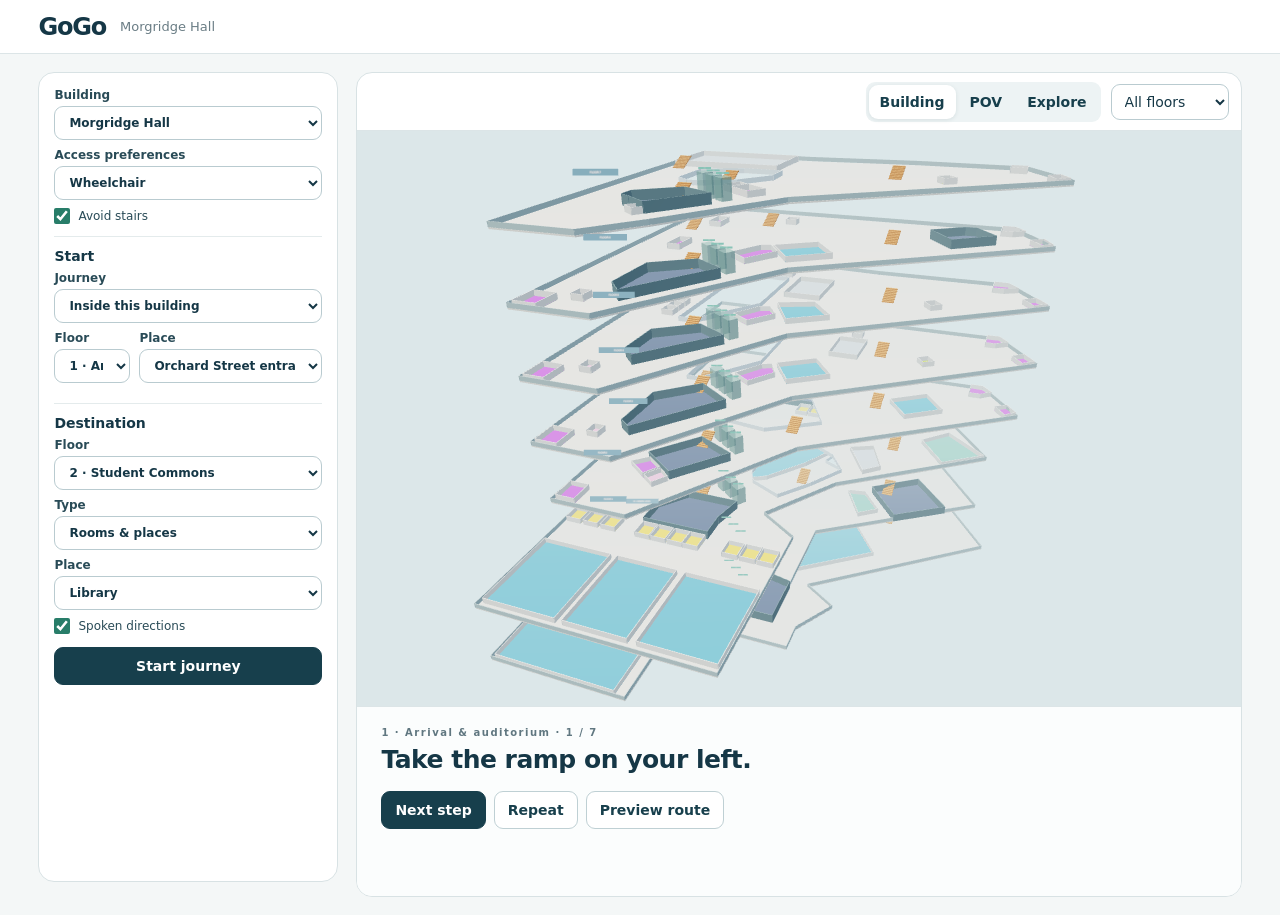
==== commit 439e42b5: "restored old layout" ====
--- a/building-demo/index.html
+++ b/building-demo/index.html
@@ -1 +1,97 @@
-<!doctype html><html lang="en"><head><meta charset="utf-8"><meta name="viewport" content="width=device-width,initial-scale=1,viewport-fit=cover"><title>GoGo</title><link rel="stylesheet" href="vendor/leaflet/leaflet.css"><link rel="stylesheet" href="style.css"></head><body><header><button id="back" aria-label="Go back">← Back</button><strong class="brand">GoGo</strong></header><main><aside id="planner"><h1>Find your way.</h1><p class="intro">Your place. Your pace.</p><label>Building<select id="buildingChoice"></select></label><section class="access-card" aria-label="Building accessibility"><span>ACCESSIBILITY</span><strong id="accessibilityScore"></strong><p id="accessibilityDetails"></p></section><label>Access preferences<select id="profile"><option value="wheelchair">Wheelchair</option><option value="blind">Blind / low vision</option><option value="deaf">Deaf / hard of hearing</option><option value="mobility">Limited mobility</option><option value="walking">No specific preference</option></select></label><label class="check"><input id="stepfree" type="checkbox" checked> Avoid stairs</label><div class="field-title">Starting from</div><label>Journey<select id="journeyType"><option value="indoor">Inside this building</option><option value="outdoor">Campus · Library Mall</option></select></label><div id="indoorSource"><label>Floor<select id="sourceFloor"></select></label><label>Place<select id="source"></select></label></div><div class="field-title">Going to</div><label>Floor<select id="destFloor"></select></label><label>Destination type<select id="destinationType"><option value="rooms">Rooms & places</option><option value="bathroom">Bathroom</option><option value="exit">Building exit</option><option value="emergency">Emergency exit / assistance</option></select></label><label id="destinationField">Destination<select id="destination"></select></label><p id="destinationDetails" class="subtle"></p><section id="emergencyInfo" class="emergency" hidden><h2>Emergency exits</h2><p id="emergencyText"></p><p>For an immediate emergency, call 911. This map does not provide a verified evacuation route.</p></section><p id="formStatus" class="subtle" role="status"></p><label class="check"><input id="voice" type="checkbox" checked> Spoken directions</label><button id="start" class="primary">Start journey →</button></aside><section id="journey" class="experience" hidden><div class="toolbar"><button id="follow" class="primary">Follow</button><select id="floorSelect" aria-label="View floor"></select></div><div id="campusJourney" hidden><div id="outdoorMap" aria-label="Interactive campus map"></div><p id="tileStatus" class="subtle" hidden>Street map tiles could not load. The seeded route and building markers remain visible.</p></div><div id="scene"></div><div class="map-legend">↕ Elevator <span>WC Bathroom approach</span><span>EXIT Building exit</span></div><div class="guidance" role="status" aria-live="polite"><p id="cueMeta"></p><h2 id="instruction"></h2><p id="detail"></p><div class="actions"><button id="next" class="primary">Next step</button><button id="repeat">Repeat</button></div><p class="subtle">Advance when you reach each landmark. Position is set manually.</p></div></section></main><script src="vendor/leaflet/leaflet.js"></script><script type="module" src="app.js"></script></body></html>
+<!doctype html>
+<html lang="en">
+<head>
+  <meta charset="utf-8">
+  <meta name="viewport" content="width=device-width,initial-scale=1">
+  <title>GoGo · Building Demo</title>
+  <link rel="stylesheet" href="vendor/leaflet/leaflet.css">
+  <link rel="stylesheet" href="style.css">
+</head>
+<body>
+  <header>
+    <strong class="brand">GoGo</strong>
+    <span id="buildingName">Morgridge Hall</span>
+  </header>
+  <main>
+    <aside id="planner">
+      <label>Building<select id="buildingChoice"></select></label>
+      <label>Access preferences
+        <select id="profile">
+          <option value="wheelchair">Wheelchair</option>
+          <option value="blind">Blind / low vision</option>
+          <option value="deaf">Deaf / hard of hearing</option>
+          <option value="mobility">Limited mobility</option>
+          <option value="walking">No specific preference</option>
+        </select>
+      </label>
+      <label class="check"><input id="stepfree" type="checkbox" checked> Avoid stairs</label>
+      <div class="field-title">Start</div>
+      <label>Journey
+        <select id="journeyType">
+          <option value="indoor">Inside this building</option>
+          <option value="outdoor">Campus · Library Mall</option>
+        </select>
+      </label>
+      <div id="indoorSource" class="pair">
+        <label>Floor<select id="sourceFloor" aria-label="Starting floor"></select></label>
+        <label>Place<select id="source" aria-label="Starting place"></select></label>
+      </div>
+      <div class="field-title">Destination</div>
+      <label>Floor<select id="destFloor" aria-label="Destination floor"></select></label>
+      <label>Type
+        <select id="destinationType">
+          <option value="rooms">Rooms & places</option>
+          <option value="bathroom">Bathroom</option>
+          <option value="exit">Building exit</option>
+          <option value="emergency">Emergency help</option>
+        </select>
+      </label>
+      <label id="destinationField">Place<select id="destination"></select></label>
+      <section id="emergencyInfo" class="emergency" hidden>
+        <p id="emergencyText"></p>
+        <p>For an immediate emergency, call 911.</p>
+      </section>
+      <p id="formStatus" class="status" role="status"></p>
+      <label class="check"><input id="voice" type="checkbox" checked> Spoken directions</label>
+      <button id="start" class="primary">Start journey</button>
+    </aside>
+    <section id="journey" class="experience">
+      <div class="toolbar">
+        <button id="back" class="back" aria-label="Return to building view" hidden>Back</button>
+        <div class="views" aria-label="Map view">
+          <button id="overview" class="selected">Building</button>
+          <button id="pov">POV</button>
+          <button id="keyboard">Explore</button>
+        </div>
+        <select id="floorSelect" aria-label="View floor"></select>
+      </div>
+      <div id="campusJourney" hidden>
+        <div id="outdoorMap" aria-label="Interactive campus map"></div>
+        <p id="tileStatus" class="status" hidden>Map tiles unavailable.</p>
+      </div>
+      <div id="scene">
+        <div id="walkHint" hidden>W A S D or arrows to move · drag to look · E for elevator</div>
+        <div id="renderError" hidden>3D unavailable.</div>
+      </div>
+      <div class="guidance" role="status" aria-live="polite">
+        <p id="cueMeta">READY</p>
+        <h1 id="instruction">Choose a destination.</h1>
+        <p id="detail"></p>
+        <div class="actions">
+          <button id="next" class="primary">Next step</button>
+          <button id="repeat">Repeat</button>
+          <button id="play">Preview route</button>
+        </div>
+      </div>
+    </section>
+  </main>
+  <dialog id="liftDialog">
+    <h2>Choose a floor</h2>
+    <select id="liftFloor" aria-label="Elevator destination"></select>
+    <button id="rideLift" class="primary">Go</button>
+    <button id="closeLift">Close</button>
+  </dialog>
+  <script src="vendor/leaflet/leaflet.js"></script>
+  <script type="module" src="app.js"></script>
+</body>
+</html>
--- a/building-demo/style.css
+++ b/building-demo/style.css
@@ -1,14 +1,4 @@
-:root{font-family:Inter,Arial,sans-serif;color:#153746;background:#f2f5f5;font-size:15px}*{box-sizing:border-box}body{margin:0}header{height:76px;padding:0 4%;display:flex;align-items:center;gap:28px;border-bottom:1px solid #dbe3e5;background:#fff}header a{font-size:30px;letter-spacing:-1.6px;font-weight:800;text-decoration:none;color:#153746}header span{color:#647a83}header button{margin-left:auto}main{display:grid;grid-template-columns:310px minmax(0,1fr);gap:26px;padding:28px 4%;max-width:1700px;margin:auto}aside{background:#fff;padding:25px;border-radius:20px;height:fit-content;border:1px solid #dce5e8}h1{font-size:30px;letter-spacing:-1px;margin:0 0 25px}label{display:block;font-size:13px;font-weight:650;margin:13px 0 7px}select,input:not([type=checkbox]){width:100%;padding:13px 10px;background:#fff;border:1px solid #bacbd2;border-radius:9px;color:#153746;font:inherit;margin-top:7px;min-width:0}button{border:1px solid #c2d2d8;background:white;color:#163b49;border-radius:10px;padding:12px 17px;min-height:44px;font:600 14px Inter,Arial,sans-serif;cursor:pointer}button:hover{background:#edf5f3}button:disabled{opacity:.45;cursor:default}.primary{background:#173f4c;color:white;border-color:#173f4c}.primary:hover{background:#255965}.secondary{background:#edf5f3}#start,#confirmSource{width:100%;margin-top:16px}.check{display:flex;align-items:center;gap:9px;font-weight:500}.check input{accent-color:#287d69;width:17px;height:17px}.field-title{font-size:17px;font-weight:750;margin-top:26px}.pair{display:grid;grid-template-columns:70px minmax(0,1fr);gap:10px}.subtle{font-size:12px;line-height:1.6;color:#607780}.experience{border-radius:22px;overflow:hidden;background:#fff;border:1px solid #cbdade;align-self:start}.toolbar{padding:20px 25px;display:flex;align-items:center;gap:15px;flex-wrap:wrap}.toolbar>div:first-child{flex:1}.toolbar strong{font-size:18px}.toolbar p{font-size:12px;color:#647a83;margin:6px 0 0}.toolbar select{width:115px;margin:0}.views{display:flex;gap:4px;background:#eef3f5;border-radius:10px;padding:4px}.views button{border:0;background:transparent;padding:9px 12px;min-height:36px}.views .selected{background:white;box-shadow:0 2px 4px #1537461c}#scene{height:54vh;min-height:370px;max-height:680px;position:relative;background:#e4ebed}#scene canvas{display:block;width:100%;height:100%;touch-action:none}#walkHint{position:absolute;bottom:18px;left:22px;right:22px;background:#133544df;color:white;padding:12px;border-radius:10px;font-size:12px;pointer-events:none}#renderError{padding:70px 30px}.guidance{padding:25px 30px;background:#fbfefd}.guidance h2{font-size:29px;letter-spacing:-.6px;margin:9px 0 12px}.guidance p{color:#607780}#cueMeta{font-size:11px;letter-spacing:1.8px;margin:0;font-weight:700}.actions{display:flex;gap:10px;margin-top:20px;flex-wrap:wrap}details{border-top:1px solid #e0e8e9;padding-top:17px;margin-top:22px;font-size:13px;line-height:1.6}summary{cursor:pointer;font-weight:650}details button{width:100%;margin-top:9px}a{color:#176258}dialog{border:0;border-radius:20px;padding:28px;max-width:360px}dialog button{margin-top:15px}dialog::backdrop{background:#122c3c99}:focus-visible{outline:3px solid #1e8a74;outline-offset:3px}#setupToggle{display:none}@media(max-width:800px){header{height:62px;padding:0 20px;gap:18px}header a{font-size:26px}header span{font-size:13px}main{display:flex;flex-direction:column;padding:16px;gap:16px}aside{width:100%}.experience{width:100%}.toolbar{padding:15px}.toolbar>div:first-child{flex-basis:100%}#scene{height:40vh;min-height:280px}.guidance{padding:20px}.guidance h2{font-size:25px}#setupToggle{display:block}body.navigation aside{display:none}body.navigation #scene{height:49vh}body.navigation .toolbar>div:first-child{display:none}.actions button{flex:1;padding:12px 8px;font-size:13px}}
-
-[hidden]{display:none!important}#campusMap{height:44vh;min-height:300px;background:#dce7e9}.campus-details{padding:20px 25px}.campus-details label{max-width:250px}#nearbyPlaces{display:flex;flex-wrap:wrap;gap:8px;margin:16px 0}#nearbyPlaces button{font-size:12px}.campus-details p{line-height:1.6}.leaflet-container{font-family:inherit}#buildingChoice{margin-bottom:8px}
-
-.indoor-minimap{position:absolute;right:14px;top:14px;width:140px;height:110px;padding:7px;background:#f4f8f7ed;border:1px solid #cbdade;border-radius:10px;pointer-events:none}.indoor-minimap svg{width:100%;height:100%}.pair{grid-template-columns:90px minmax(0,1fr)}
-
-#back{margin-left:0;padding:9px 12px}header #setupToggle{margin-left:auto}.map2d header{gap:12px}.map2d header a{font-size:25px}.map2d header span{font-size:12px}.map2d #scene{height:56vh;min-height:390px;max-height:none}.map2d #scene>canvas{touch-action:none}.map2d #scene>.map2d-mini{position:absolute;right:12px;top:12px;width:112px;height:84px;border:2px solid white;border-radius:12px;box-shadow:0 2px 10px #173f4c22;pointer-events:none}.map2d-status{position:absolute;left:12px;top:12px;max-width:calc(100% - 155px);padding:9px 11px;background:#fffffff2;border-radius:10px;font-size:12px;font-weight:650;pointer-events:none}.map2d-controls{position:absolute;bottom:14px;right:12px;display:flex;gap:5px}.map2d-controls button{padding:9px 11px;background:#fffffff5;box-shadow:0 2px 6px #173f4c18}.map2d #walkHint{bottom:70px}.map2d .guidance h2{font-size:24px}.map2d .guidance{padding:18px 20px}.map2d .toolbar{padding:12px 16px}.map2d .toolbar>div:first-child{display:none}.map2d .views button{padding:9px 10px}@media(max-width:800px){header{gap:10px}header #back{font-size:12px;padding:8px}header span{flex:1}header #setupToggle{padding:8px;font-size:12px}.map2d body.navigation #scene{height:54vh;min-height:330px}.map2d .toolbar select{width:100%;margin:0}.map2d .views{width:100%;justify-content:space-between}.map2d .experience{border-radius:16px}}
-/* Home first; the map is shown only after Start journey. */
-header{height:auto;min-height:64px;padding:12px max(20px,env(safe-area-inset-right)) 12px max(20px,env(safe-area-inset-left));padding-top:calc(12px + env(safe-area-inset-top));position:sticky;top:0;z-index:5;gap:18px}header .brand{font-size:28px;letter-spacing:-1.5px}main{display:block;max-width:760px;padding:22px 16px calc(24px + env(safe-area-inset-bottom))}aside{width:100%;padding:26px}.intro{color:#688089;margin:-13px 0 26px}h1{margin-bottom:20px}.access-card{background:#edf6f1;border:1px solid #cce2d8;border-radius:14px;padding:16px;margin:15px 0 24px}.access-card>span{display:block;font-size:10px;letter-spacing:1.5px;color:#427c69;font-weight:700}.access-card strong{display:block;font-size:23px;margin-top:8px}.access-card p{font-size:12px;line-height:1.55;color:#46695d;margin-bottom:0}.field-title{padding-top:20px;border-top:1px solid #e1e9e7}.toolbar{flex-wrap:nowrap!important}.toolbar #floorSelect{width:auto!important;flex:1;min-width:0}.experience{width:100%}.map2d #scene,.map2d body.navigation #scene{height:48vh;min-height:300px;max-height:620px}.map-legend{display:flex;flex-wrap:wrap;gap:14px;padding:12px 16px;font-size:11px;color:#526f78;border-top:1px solid #d7e4e4}.map2d-controls button:last-child{display:none}.emergency{background:#fff2e8;border:1px solid #ecd2bc;padding:16px;border-radius:12px;font-size:14px;line-height:1.55}.emergency h2{font-size:18px}.map2d .guidance h2{font-size:22px;line-height:1.3}.guidance #detail:empty{display:none}#formStatus:empty,#destinationDetails:empty{display:none}@media(max-width:800px){aside{padding:21px}main{padding:14px 12px}.navigation main{padding:10px 8px}.map2d body.navigation .toolbar>div:first-child{display:block}.map2d .toolbar{padding:10px}.actions{margin-top:12px}header{min-height:60px}}
-
-.map2d-controls button:nth-child(3){display:none}
-
-#outdoorMap{height:48vh;min-height:300px;background:#e4ece5}#tileStatus{padding:0 15px}.leaflet-container{font-family:inherit}.leaflet-control-attribution{font-size:10px}
-[hidden]{display:none!important}
+:root{font-family:Inter,ui-sans-serif,system-ui,-apple-system,BlinkMacSystemFont,"Segoe UI",sans-serif;color:#153746;background:#f4f7f7;font-size:14px}*{box-sizing:border-box}body{margin:0}button,select{font:inherit}header{height:54px;padding:0 clamp(18px,3vw,42px);display:flex;align-items:center;gap:14px;border-bottom:1px solid #dce5e7;background:#fff}header .brand{font-size:24px;letter-spacing:-1.2px}header span{color:#6a7d85;font-size:13px}main{display:grid;grid-template-columns:300px minmax(0,1fr);gap:18px;max-width:1680px;margin:0 auto;padding:18px clamp(18px,3vw,42px)}aside,.experience{background:#fff;border:1px solid #d8e2e4;border-radius:16px}aside{padding:18px;height:calc(100vh - 90px);min-height:610px;overflow:auto;scrollbar-width:thin}label{display:block;margin:0 0 12px;font-size:12px;font-weight:700;color:#294b57}select{width:100%;min-width:0;margin-top:6px;padding:10px 11px;border:1px solid #b9cbd0;border-radius:9px;background:#fff;color:#153746}button{min-height:40px;padding:9px 14px;border:1px solid #bfd0d4;border-radius:9px;background:#fff;color:#173f4c;font-weight:700;cursor:pointer}button:hover{background:#eef5f4}button:disabled{opacity:.42;cursor:default}.primary{background:#173f4c;border-color:#173f4c;color:#fff}.primary:hover{background:#245865}.check{display:flex;align-items:center;gap:8px;font-weight:500;margin:2px 0 14px}.check input{width:16px;height:16px;margin:0;accent-color:#287d69}.field-title{margin:18px 0 10px;padding-top:15px;border-top:1px solid #e4ebec;font-size:14px;font-weight:800}.pair{display:grid;grid-template-columns:76px minmax(0,1fr);gap:9px}.status{min-height:0;margin:8px 0;color:#637880;font-size:12px;line-height:1.45}.status:empty{display:none}#start{width:100%;margin-top:4px}.emergency{margin:8px 0 12px;padding:11px;border-radius:10px;background:#fff2e8;color:#653c28;font-size:12px;line-height:1.45}.emergency p{margin:0 0 6px}.emergency p:last-child{margin:0}.experience{overflow:hidden;align-self:start}.toolbar{height:58px;padding:9px 12px;display:flex;align-items:center;gap:10px;border-bottom:1px solid #dce5e7}.toolbar .back{margin-right:auto}.views{display:flex;gap:3px;padding:3px;border-radius:9px;background:#edf3f4}.views button{min-height:34px;padding:7px 11px;border:0;background:transparent}.views .selected{background:#fff;box-shadow:0 1px 4px #1537461a}.toolbar select{width:118px;margin:0;padding:8px 9px}#scene{position:relative;height:calc(100vh - 325px);min-height:430px;max-height:720px;background:#dce7e9}#scene canvas{display:block;width:100%;height:100%;touch-action:none}.indoor-minimap{position:absolute;right:14px;top:14px;width:140px;height:110px;padding:7px;border:1px solid #cbdade;border-radius:10px;background:#f4f8f7ed;pointer-events:none}.indoor-minimap svg{width:100%;height:100%}#walkHint{position:absolute;left:18px;bottom:18px;padding:10px 12px;border-radius:9px;background:#133544e8;color:#fff;font-size:12px;pointer-events:none}#renderError{padding:60px 24px}.guidance{min-height:190px;padding:20px 24px;background:#fbfdfd;border-top:1px solid #dce5e7}.guidance #cueMeta{margin:0;color:#607780;font-size:10px;font-weight:800;letter-spacing:1.5px}.guidance h1{margin:7px 0 5px;font-size:25px;line-height:1.2;letter-spacing:-.5px}.guidance #detail{margin:0;color:#627780}.guidance #detail:empty{display:none}.actions{display:flex;gap:8px;margin-top:16px;flex-wrap:wrap}#outdoorMap{height:calc(100vh - 267px);min-height:500px;background:#e4ece5}.leaflet-container{font-family:inherit}.leaflet-control-attribution{font-size:9px}dialog{border:0;border-radius:14px;padding:22px;box-shadow:0 20px 60px #17374633}dialog::backdrop{background:#17374688}dialog h2{margin:0 0 14px}dialog button{margin-top:12px;margin-right:6px}:focus-visible{outline:3px solid #1e8a74;outline-offset:2px}[hidden]{display:none!important}
+aside{padding:15px}label{margin-bottom:8px}select{margin-top:4px;padding:8px 10px}button{min-height:38px;padding:8px 13px}.check{margin-bottom:9px}.field-title{margin:12px 0 7px;padding-top:11px}.status{margin:6px 0}.toolbar .back[hidden]+.views{margin-left:auto}
+@media(max-width:900px){header{height:50px}main{grid-template-columns:1fr;padding:12px;gap:12px}aside{height:auto;min-height:0}.experience{min-width:0}#scene{height:52vh;min-height:330px}.guidance{min-height:0}.toolbar{height:auto;flex-wrap:wrap}.toolbar .back{margin-right:0}.views{order:3;width:100%;justify-content:space-between}.views button{flex:1}.toolbar select{margin-left:auto}#outdoorMap{height:52vh;min-height:360px}}
+@media(max-width:520px){main{padding:8px}aside{padding:15px}.pair{grid-template-columns:72px minmax(0,1fr)}#scene{min-height:300px}.guidance{padding:17px}.guidance h1{font-size:21px}.actions button{flex:1;padding:8px}.indoor-minimap{width:104px;height:82px}}
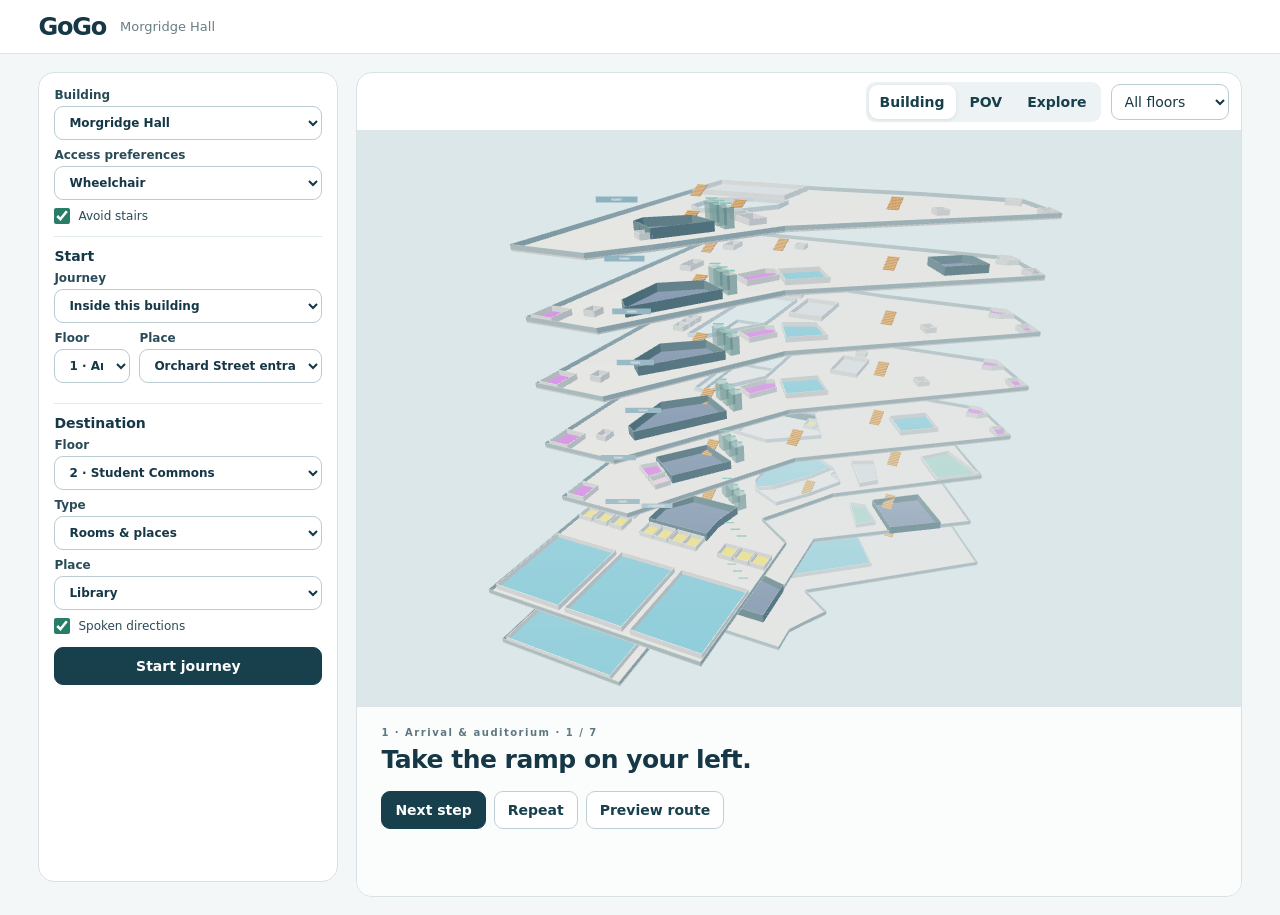
==== commit f3d7ef31: "feat(android): simplify traveler UI and voice activation" ====
--- a/building-demo/index.html
+++ b/building-demo/index.html
@@ -5,7 +5,7 @@
   <meta name="viewport" content="width=device-width,initial-scale=1">
   <title>GoGo · Building Demo</title>
   <link rel="stylesheet" href="vendor/leaflet/leaflet.css">
-  <link rel="stylesheet" href="style.css">
+  <link rel="stylesheet" href="style.css?v=2">
 </head>
 <body>
   <header>
@@ -92,6 +92,6 @@
     <button id="closeLift">Close</button>
   </dialog>
   <script src="vendor/leaflet/leaflet.js"></script>
-  <script type="module" src="app.js"></script>
+  <script type="module" src="app.js?v=4"></script>
 </body>
 </html>
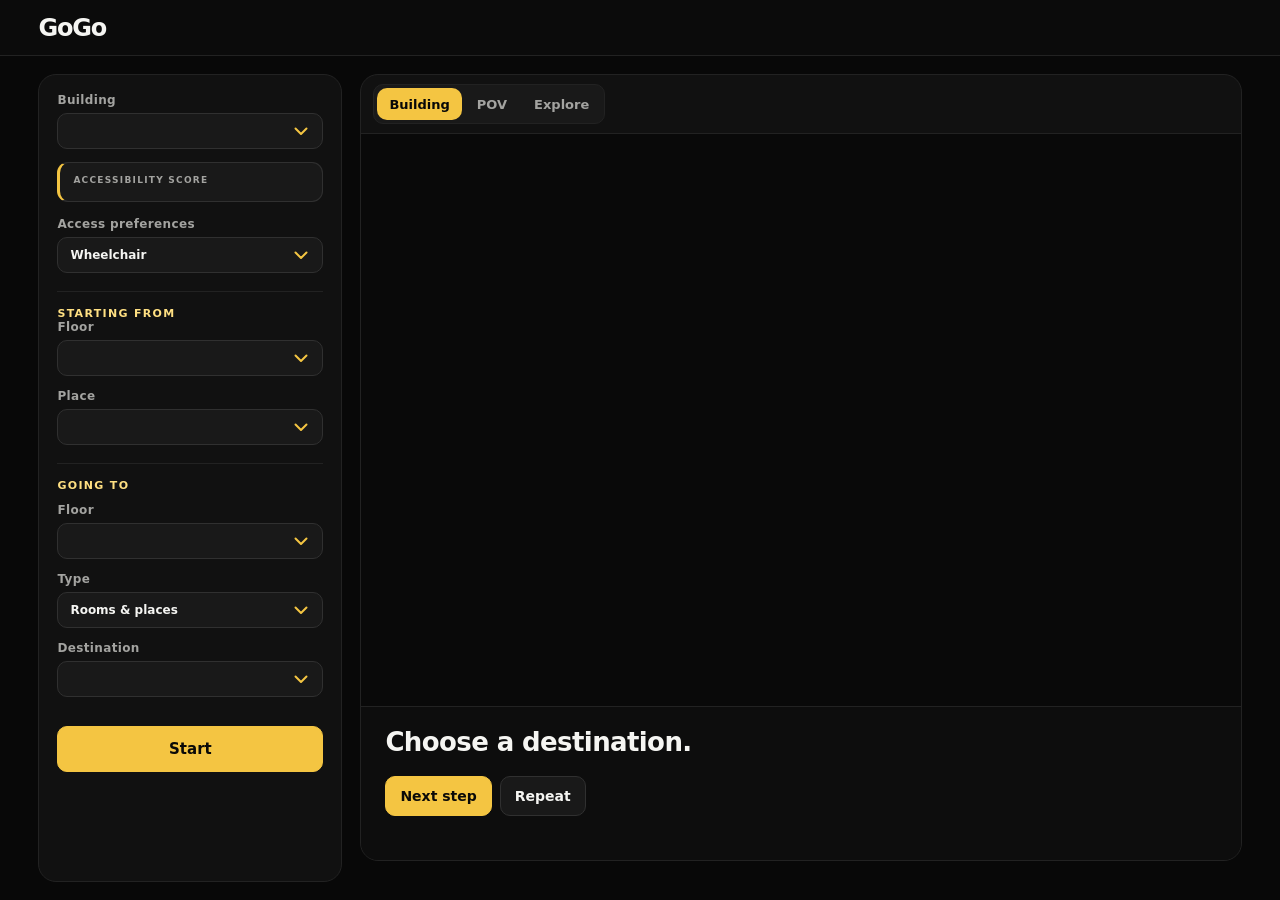
==== commit e05d72cd: "half style" ====
--- a/building-demo/index.html
+++ b/building-demo/index.html
@@ -3,84 +3,75 @@
 <head>
   <meta charset="utf-8">
   <meta name="viewport" content="width=device-width,initial-scale=1">
-  <title>GoGo · Building Demo</title>
+  <meta name="theme-color" content="#080808">
+  <title>GoGo</title>
   <link rel="stylesheet" href="vendor/leaflet/leaflet.css">
-  <link rel="stylesheet" href="style.css?v=2">
+  <link rel="stylesheet" href="style.css?v=4">
 </head>
 <body>
   <header>
     <strong class="brand">GoGo</strong>
-    <span id="buildingName">Morgridge Hall</span>
   </header>
   <main>
     <aside id="planner">
       <label>Building<select id="buildingChoice"></select></label>
+      <section class="access-card" aria-label="Building accessibility"><span>Accessibility score</span><strong id="accessibilityScore"></strong></section>
       <label>Access preferences
         <select id="profile">
           <option value="wheelchair">Wheelchair</option>
-          <option value="blind">Blind / low vision</option>
-          <option value="deaf">Deaf / hard of hearing</option>
-          <option value="mobility">Limited mobility</option>
-          <option value="walking">No specific preference</option>
+          <option value="blind">Blind</option>
+          <option value="deaf">Deaf</option>
         </select>
       </label>
-      <label class="check"><input id="stepfree" type="checkbox" checked> Avoid stairs</label>
-      <div class="field-title">Start</div>
-      <label>Journey
-        <select id="journeyType">
-          <option value="indoor">Inside this building</option>
-          <option value="outdoor">Campus · Library Mall</option>
-        </select>
-      </label>
+      <input id="stepfree" type="checkbox" checked hidden>
+      <input id="voice" type="checkbox" checked hidden>
+      <div class="field-title">Starting from</div>
+      <select id="journeyType" hidden><option value="indoor" selected>Inside this building</option><option value="outdoor">Campus</option></select>
       <div id="indoorSource" class="pair">
         <label>Floor<select id="sourceFloor" aria-label="Starting floor"></select></label>
         <label>Place<select id="source" aria-label="Starting place"></select></label>
       </div>
-      <div class="field-title">Destination</div>
-      <label>Floor<select id="destFloor" aria-label="Destination floor"></select></label>
-      <label>Type
-        <select id="destinationType">
-          <option value="rooms">Rooms & places</option>
-          <option value="bathroom">Bathroom</option>
-          <option value="exit">Building exit</option>
-          <option value="emergency">Emergency help</option>
-        </select>
-      </label>
-      <label id="destinationField">Place<select id="destination"></select></label>
-      <section id="emergencyInfo" class="emergency" hidden>
-        <p id="emergencyText"></p>
-        <p>For an immediate emergency, call 911.</p>
-      </section>
-      <p id="formStatus" class="status" role="status"></p>
-      <label class="check"><input id="voice" type="checkbox" checked> Spoken directions</label>
-      <button id="start" class="primary">Start journey</button>
+      <div class="field-title">Going to</div>
+      <div class="pair">
+        <label>Floor<select id="destFloor" aria-label="Destination floor"></select></label>
+        <label>Type
+          <select id="destinationType">
+            <option value="rooms">Rooms &amp; places</option>
+            <option value="bathroom">Bathroom</option>
+            <option value="exit">Building exit</option>
+            <option value="emergency">Emergency exit</option>
+          </select>
+        </label>
+      </div>
+      <label id="destinationField">Destination<select id="destination"></select></label>
+      <p id="formStatus" class="status" role="status" hidden></p>
+      <button id="start" class="primary">Start</button>
     </aside>
     <section id="journey" class="experience">
       <div class="toolbar">
-        <button id="back" class="back" aria-label="Return to building view" hidden>Back</button>
+        <button id="back" class="icon-button" aria-label="Back to building overview" hidden><svg viewBox="0 0 24 24" aria-hidden="true"><path d="M15 4.5 7.5 12 15 19.5" fill="none" stroke="currentColor" stroke-width="2.2" stroke-linecap="round" stroke-linejoin="round"/></svg></button>
         <div class="views" aria-label="Map view">
           <button id="overview" class="selected">Building</button>
           <button id="pov">POV</button>
           <button id="keyboard">Explore</button>
         </div>
-        <select id="floorSelect" aria-label="View floor"></select>
+        <select id="floorSelect" aria-label="View floor" hidden></select>
       </div>
       <div id="campusJourney" hidden>
         <div id="outdoorMap" aria-label="Interactive campus map"></div>
-        <p id="tileStatus" class="status" hidden>Map tiles unavailable.</p>
+        <p id="tileStatus" class="status" hidden></p>
       </div>
       <div id="scene">
         <div id="walkHint" hidden>W A S D or arrows to move · drag to look · E for elevator</div>
-        <div id="renderError" hidden>3D unavailable.</div>
+        <div id="renderError" hidden>3D view unavailable in this browser.</div>
       </div>
       <div class="guidance" role="status" aria-live="polite">
-        <p id="cueMeta">READY</p>
+        <p id="cueMeta" hidden>Ready</p>
         <h1 id="instruction">Choose a destination.</h1>
-        <p id="detail"></p>
         <div class="actions">
           <button id="next" class="primary">Next step</button>
           <button id="repeat">Repeat</button>
-          <button id="play">Preview route</button>
+          <button id="play" hidden>Preview route</button>
         </div>
       </div>
     </section>
@@ -88,10 +79,9 @@
   <dialog id="liftDialog">
     <h2>Choose a floor</h2>
     <select id="liftFloor" aria-label="Elevator destination"></select>
-    <button id="rideLift" class="primary">Go</button>
-    <button id="closeLift">Close</button>
+    <div class="dialog-actions"><button id="closeLift">Cancel</button><button id="rideLift" class="primary">Go</button></div>
   </dialog>
   <script src="vendor/leaflet/leaflet.js"></script>
-  <script type="module" src="app.js?v=4"></script>
+  <script type="module" src="app.js?v=6"></script>
 </body>
 </html>
--- a/building-demo/style.css
+++ b/building-demo/style.css
@@ -1,4 +1,50 @@
-:root{font-family:Inter,ui-sans-serif,system-ui,-apple-system,BlinkMacSystemFont,"Segoe UI",sans-serif;color:#153746;background:#f4f7f7;font-size:14px}*{box-sizing:border-box}body{margin:0}button,select{font:inherit}header{height:54px;padding:0 clamp(18px,3vw,42px);display:flex;align-items:center;gap:14px;border-bottom:1px solid #dce5e7;background:#fff}header .brand{font-size:24px;letter-spacing:-1.2px}header span{color:#6a7d85;font-size:13px}main{display:grid;grid-template-columns:300px minmax(0,1fr);gap:18px;max-width:1680px;margin:0 auto;padding:18px clamp(18px,3vw,42px)}aside,.experience{background:#fff;border:1px solid #d8e2e4;border-radius:16px}aside{padding:18px;height:calc(100vh - 90px);min-height:610px;overflow:auto;scrollbar-width:thin}label{display:block;margin:0 0 12px;font-size:12px;font-weight:700;color:#294b57}select{width:100%;min-width:0;margin-top:6px;padding:10px 11px;border:1px solid #b9cbd0;border-radius:9px;background:#fff;color:#153746}button{min-height:40px;padding:9px 14px;border:1px solid #bfd0d4;border-radius:9px;background:#fff;color:#173f4c;font-weight:700;cursor:pointer}button:hover{background:#eef5f4}button:disabled{opacity:.42;cursor:default}.primary{background:#173f4c;border-color:#173f4c;color:#fff}.primary:hover{background:#245865}.check{display:flex;align-items:center;gap:8px;font-weight:500;margin:2px 0 14px}.check input{width:16px;height:16px;margin:0;accent-color:#287d69}.field-title{margin:18px 0 10px;padding-top:15px;border-top:1px solid #e4ebec;font-size:14px;font-weight:800}.pair{display:grid;grid-template-columns:76px minmax(0,1fr);gap:9px}.status{min-height:0;margin:8px 0;color:#637880;font-size:12px;line-height:1.45}.status:empty{display:none}#start{width:100%;margin-top:4px}.emergency{margin:8px 0 12px;padding:11px;border-radius:10px;background:#fff2e8;color:#653c28;font-size:12px;line-height:1.45}.emergency p{margin:0 0 6px}.emergency p:last-child{margin:0}.experience{overflow:hidden;align-self:start}.toolbar{height:58px;padding:9px 12px;display:flex;align-items:center;gap:10px;border-bottom:1px solid #dce5e7}.toolbar .back{margin-right:auto}.views{display:flex;gap:3px;padding:3px;border-radius:9px;background:#edf3f4}.views button{min-height:34px;padding:7px 11px;border:0;background:transparent}.views .selected{background:#fff;box-shadow:0 1px 4px #1537461a}.toolbar select{width:118px;margin:0;padding:8px 9px}#scene{position:relative;height:calc(100vh - 325px);min-height:430px;max-height:720px;background:#dce7e9}#scene canvas{display:block;width:100%;height:100%;touch-action:none}.indoor-minimap{position:absolute;right:14px;top:14px;width:140px;height:110px;padding:7px;border:1px solid #cbdade;border-radius:10px;background:#f4f8f7ed;pointer-events:none}.indoor-minimap svg{width:100%;height:100%}#walkHint{position:absolute;left:18px;bottom:18px;padding:10px 12px;border-radius:9px;background:#133544e8;color:#fff;font-size:12px;pointer-events:none}#renderError{padding:60px 24px}.guidance{min-height:190px;padding:20px 24px;background:#fbfdfd;border-top:1px solid #dce5e7}.guidance #cueMeta{margin:0;color:#607780;font-size:10px;font-weight:800;letter-spacing:1.5px}.guidance h1{margin:7px 0 5px;font-size:25px;line-height:1.2;letter-spacing:-.5px}.guidance #detail{margin:0;color:#627780}.guidance #detail:empty{display:none}.actions{display:flex;gap:8px;margin-top:16px;flex-wrap:wrap}#outdoorMap{height:calc(100vh - 267px);min-height:500px;background:#e4ece5}.leaflet-container{font-family:inherit}.leaflet-control-attribution{font-size:9px}dialog{border:0;border-radius:14px;padding:22px;box-shadow:0 20px 60px #17374633}dialog::backdrop{background:#17374688}dialog h2{margin:0 0 14px}dialog button{margin-top:12px;margin-right:6px}:focus-visible{outline:3px solid #1e8a74;outline-offset:2px}[hidden]{display:none!important}
-aside{padding:15px}label{margin-bottom:8px}select{margin-top:4px;padding:8px 10px}button{min-height:38px;padding:8px 13px}.check{margin-bottom:9px}.field-title{margin:12px 0 7px;padding-top:11px}.status{margin:6px 0}.toolbar .back[hidden]+.views{margin-left:auto}
-@media(max-width:900px){header{height:50px}main{grid-template-columns:1fr;padding:12px;gap:12px}aside{height:auto;min-height:0}.experience{min-width:0}#scene{height:52vh;min-height:330px}.guidance{min-height:0}.toolbar{height:auto;flex-wrap:wrap}.toolbar .back{margin-right:0}.views{order:3;width:100%;justify-content:space-between}.views button{flex:1}.toolbar select{margin-left:auto}#outdoorMap{height:52vh;min-height:360px}}
-@media(max-width:520px){main{padding:8px}aside{padding:15px}.pair{grid-template-columns:72px minmax(0,1fr)}#scene{min-height:300px}.guidance{padding:17px}.guidance h1{font-size:21px}.actions button{flex:1;padding:8px}.indoor-minimap{width:104px;height:82px}}
+/* GoGo desktop — solid black surfaces with restrained yellow accents. */
+:root{
+ color-scheme:dark;
+ --bg:#080808;--surface:#111111;--surface-2:#191919;--surface-3:#242424;
+ --line:#303030;--line-soft:#222222;--text:#f5f5f2;--muted:#a3a3a0;
+ --yellow:#f4c542;--yellow-soft:#ffe082;--yellow-dark:#c99a18;
+ font-family:Inter,ui-sans-serif,system-ui,-apple-system,BlinkMacSystemFont,"Segoe UI",sans-serif;
+ font-size:14px;color:var(--text);background:var(--bg)
+}
+*{box-sizing:border-box}body{margin:0;background:var(--bg)}button,select{font:inherit}[hidden]{display:none!important}
+::selection{color:#080808;background:var(--yellow)}
+header{display:flex;align-items:center;height:56px;padding:0 clamp(18px,3vw,42px);background:#0b0b0b;border-bottom:1px solid var(--line-soft)}
+header .brand{font-size:24px;font-weight:800;letter-spacing:-1.2px;color:var(--text)}
+main{display:grid;grid-template-columns:304px minmax(0,1fr);gap:18px;max-width:1680px;margin:0 auto;padding:18px clamp(18px,3vw,42px)}
+aside,.experience{background:var(--surface);border:1px solid var(--line-soft);border-radius:18px}
+aside{height:calc(100vh - 92px);min-height:560px;padding:18px;overflow:auto;scrollbar-width:thin}
+aside::-webkit-scrollbar{width:8px}aside::-webkit-scrollbar-thumb{background:var(--surface-3);border-radius:8px}
+label{display:block;margin:0 0 13px;font-size:12px;font-weight:650;letter-spacing:.03em;color:var(--muted)}
+select,input:not([type=checkbox]){width:100%;min-width:0;margin-top:6px;padding:10px 40px 10px 12px;color:var(--text);background-color:var(--surface-2);border:1px solid var(--line);border-radius:10px}
+select{appearance:none;-webkit-appearance:none;cursor:pointer;background-image:url("data:image/svg+xml;charset=utf-8,%3Csvg xmlns='http://www.w3.org/2000/svg' width='14' height='9' viewBox='0 0 14 9'%3E%3Cpath d='M1.5 1.5 7 7l5.5-5.5' fill='none' stroke='%23f4c542' stroke-width='2' stroke-linecap='round' stroke-linejoin='round'/%3E%3C/svg%3E");background-repeat:no-repeat;background-position:right 14px center;background-size:14px 9px}
+select:hover{border-color:#444}select:focus,input:focus{outline:0;border-color:var(--yellow);box-shadow:0 0 0 3px #f4c54224}
+option{color:var(--text);background:#181818}.pair{display:block}
+.field-title{margin-top:18px;padding-top:15px;border-top:1px solid var(--line-soft);font-size:11px;font-weight:700;letter-spacing:.12em;text-transform:uppercase;color:var(--yellow-soft)}
+.field-title+*{margin-top:11px}.status{display:none!important}
+.access-card{margin:2px 0 15px;padding:12px 13px;background:var(--surface-2);border:1px solid var(--line);border-left:3px solid var(--yellow);border-radius:11px}
+.access-card>span{display:block;font-size:9px;font-weight:700;letter-spacing:.14em;text-transform:uppercase;color:var(--muted)}
+.access-card strong{display:block;margin-top:4px;font-size:21px;font-weight:800;color:var(--yellow)}
+button{min-height:40px;padding:9px 14px;font-weight:650;color:var(--text);background:var(--surface-2);border:1px solid var(--line);border-radius:10px;cursor:pointer}
+button:hover{background:var(--surface-3)}button:disabled{opacity:.35;cursor:default}button:disabled:hover{background:var(--surface-2)}
+.primary{color:#0a0a08;background:var(--yellow);border-color:var(--yellow);box-shadow:none}.primary:hover{background:var(--yellow-soft)}.primary:disabled{box-shadow:none}
+.icon-button{display:grid;place-items:center;width:38px;height:38px;min-height:38px;padding:0;color:var(--muted)}.icon-button svg{width:19px;height:19px}
+.icon-button:hover{color:var(--yellow);border-color:var(--yellow)}#start{width:100%;min-height:46px;margin-top:16px;font-size:15px;font-weight:750}
+.experience{overflow:hidden;align-self:start}.toolbar{display:flex;align-items:center;gap:10px;min-height:58px;padding:9px 12px;border-bottom:1px solid var(--line-soft)}
+.toolbar .icon-button{margin-right:auto}.views{display:flex;gap:3px;padding:3px;background:var(--surface-2);border:1px solid var(--line-soft);border-radius:10px}
+.views button{min-height:32px;padding:6px 12px;font-size:13px;color:var(--muted);background:transparent;border:0}.views button:hover{color:var(--text);background:var(--surface-3)}
+.views .selected,.views .selected:hover{color:#080808;background:var(--yellow)}.toolbar #floorSelect{display:none!important}
+#scene{position:relative;height:calc(100vh - 328px);min-height:420px;max-height:720px;background:#090909}
+#scene canvas{display:block;width:100%;height:100%;touch-action:none}
+.indoor-minimap{position:absolute;right:14px;top:14px;width:140px;height:110px;padding:7px;background:#111111e8;border:1px solid var(--line);border-radius:12px;pointer-events:none}
+.indoor-minimap svg{width:100%;height:100%}#walkHint{position:absolute;left:18px;bottom:18px;padding:10px 13px;font-size:12px;color:var(--text);background:#111111f2;border:1px solid var(--line);border-radius:10px;pointer-events:none}
+#renderError{padding:60px 24px;color:var(--muted)}.guidance{min-height:154px;padding:20px 24px;background:#0d0d0d;border-top:1px solid var(--line-soft)}
+#cueMeta{display:none}.guidance h1{margin:0;font-size:26px;font-weight:750;line-height:1.2;letter-spacing:-.6px}.actions{display:flex;gap:8px;margin-top:18px;flex-wrap:wrap}
+#play{display:none}#outdoorMap{height:calc(100vh - 270px);min-height:480px;background:#090909}.leaflet-container{font-family:inherit;background:#090909}
+.leaflet-control-attribution{font-size:9px!important;color:var(--muted)!important;background:#111111d9!important}.leaflet-control-attribution a{color:var(--yellow-soft)!important}
+.leaflet-tile{filter:grayscale(1) invert(.9) brightness(.72) contrast(.95)}.leaflet-bar a{color:var(--text)!important;background:var(--surface-2)!important;border-color:var(--line)!important}
+dialog{min-width:270px;padding:22px;color:var(--text);background:var(--surface);border:1px solid var(--line);border-radius:16px;box-shadow:0 24px 70px #000000b8}
+dialog::backdrop{background:#000000b8}dialog h2{margin:0 0 14px;font-size:18px;font-weight:750;letter-spacing:-.3px}.dialog-actions{display:flex;justify-content:flex-end;gap:8px;margin-top:16px}
+:focus-visible{outline:2px solid var(--yellow);outline-offset:2px}
+@media(max-width:900px){main{grid-template-columns:1fr;gap:12px;padding:12px}aside{height:auto;min-height:0}.experience{min-width:0}#scene{height:52vh;min-height:330px}.guidance{min-height:0}.toolbar{height:auto;flex-wrap:wrap}.toolbar .icon-button{margin-right:0}.views{width:100%;justify-content:space-between}.views button{flex:1}#outdoorMap{height:52vh;min-height:360px}}
+@media(max-width:520px){main{padding:8px}#scene{min-height:300px}.guidance{padding:17px}.guidance h1{font-size:22px}.actions button{flex:1;padding:8px}.indoor-minimap{width:104px;height:82px}}
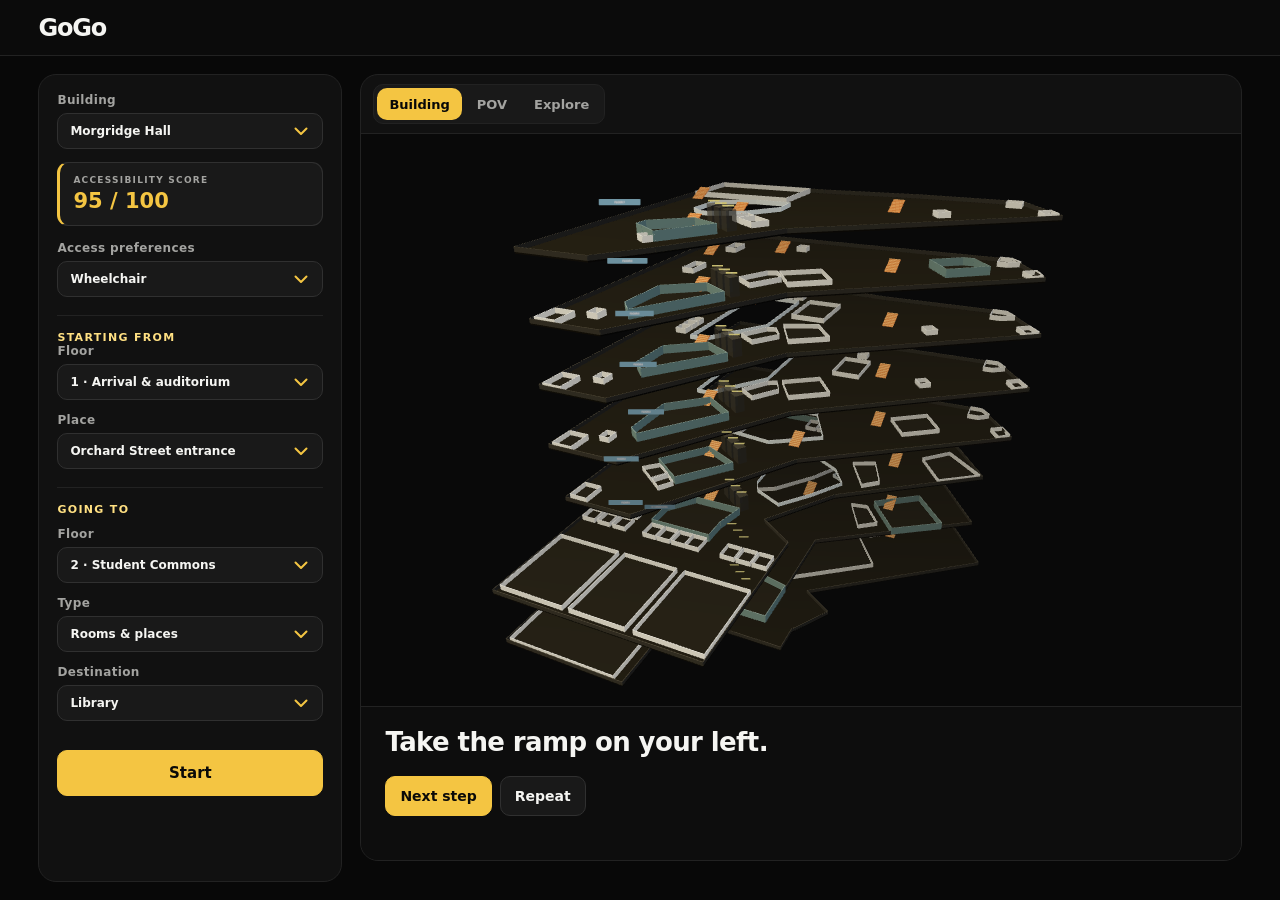
==== commit f2f1a065: "redesign" ====
--- a/building-demo/index.html
+++ b/building-demo/index.html
@@ -26,7 +26,7 @@
       <input id="stepfree" type="checkbox" checked hidden>
       <input id="voice" type="checkbox" checked hidden>
       <div class="field-title">Starting from</div>
-      <select id="journeyType" hidden><option value="indoor" selected>Inside this building</option><option value="outdoor">Campus</option></select>
+      <select id="journeyType" hidden><option value="indoor" selected>Inside this building</option></select>
       <div id="indoorSource" class="pair">
         <label>Floor<select id="sourceFloor" aria-label="Starting floor"></select></label>
         <label>Place<select id="source" aria-label="Starting place"></select></label>
@@ -82,6 +82,6 @@
     <div class="dialog-actions"><button id="closeLift">Cancel</button><button id="rideLift" class="primary">Go</button></div>
   </dialog>
   <script src="vendor/leaflet/leaflet.js"></script>
-  <script type="module" src="app.js?v=6"></script>
+  <script type="module" src="app.js?v=7"></script>
 </body>
 </html>
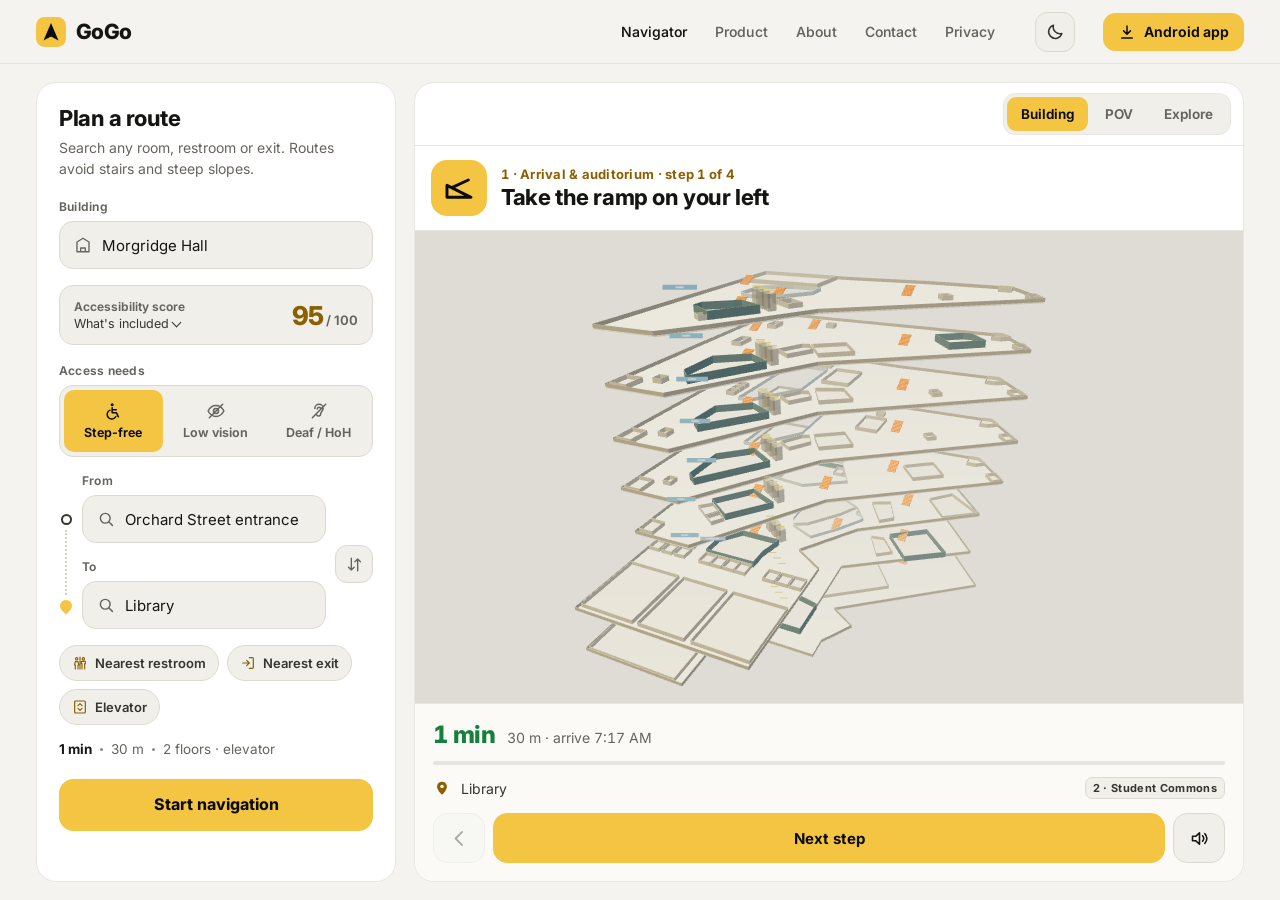
==== commit 88b84fa8: "feat: professional website, live search, Maps-style POV and light/dark mode Website - Navigator is n" ====
--- a/building-demo/index.html
+++ b/building-demo/index.html
@@ -3,85 +3,142 @@
 <head>
   <meta charset="utf-8">
   <meta name="viewport" content="width=device-width,initial-scale=1">
-  <meta name="theme-color" content="#080808">
-  <title>GoGo</title>
+  <meta name="theme-color" content="#0a0a0a">
+  <title>GoGo · Step-free indoor navigation</title>
+  <meta name="description" content="Plan a step-free route inside a campus building and follow it turn by turn, with spoken directions and 2D, 3D and navigation views.">
+  <meta property="og:title" content="GoGo · Step-free indoor navigation">
+  <meta property="og:description" content="Routes inside buildings that avoid stairs, steep ramps and narrow doors, with turn-by-turn guidance.">
+  <meta property="og:type" content="website">
+  <meta property="og:image" content="assets/og.jpg">
+  <meta name="twitter:card" content="summary_large_image">
+  <script src="theme.js?v=1"></script>
+  <link rel="icon" href="favicon.svg" type="image/svg+xml">
+  <link rel="preconnect" href="https://fonts.googleapis.com"><link rel="preconnect" href="https://fonts.gstatic.com" crossorigin>
+  <link rel="stylesheet" href="https://fonts.googleapis.com/css2?family=Inter:wght@400;500;600;700;800&display=swap">
   <link rel="stylesheet" href="vendor/leaflet/leaflet.css">
-  <link rel="stylesheet" href="style.css?v=4">
+  <link rel="stylesheet" href="theme.css?v=2">
+  <link rel="stylesheet" href="style.css?v=7">
 </head>
 <body>
-  <header>
-    <strong class="brand">GoGo</strong>
+  <header class="app-header">
+    <a class="brand" href="index.html" aria-label="GoGo home"><svg class="brand-mark" viewBox="0 0 32 32" aria-hidden="true"><rect width="32" height="32" rx="9" fill="#f4c542"/><path d="M16 6.5 24 25l-8-4.2L8 25z" fill="#0b0b09"/></svg>GoGo</a>
+    <nav class="app-nav" id="appNav" aria-label="Site">
+      <a href="index.html" aria-current="page">Navigator</a><a href="product.html">Product</a><a href="about.html">About</a><a href="contact.html">Contact</a><a href="privacy.html">Privacy</a>
+    </nav>
+    <button class="app-menu" id="appMenu" type="button" aria-label="Open menu" aria-expanded="false" aria-controls="appNav"><svg viewBox="0 0 24 24" aria-hidden="true"><path d="M4 7h16M4 12h16M4 17h16" stroke="currentColor" stroke-width="2" stroke-linecap="round"/></svg></button>
+    <button class="theme-toggle" type="button" data-theme-toggle aria-label="Switch theme"><svg class="icon-sun" viewBox="0 0 24 24" aria-hidden="true"><circle cx="12" cy="12" r="4.2" fill="none" stroke="currentColor" stroke-width="1.9"/><path d="M12 2.5v2.2M12 19.3v2.2M2.5 12h2.2M19.3 12h2.2M5.3 5.3l1.6 1.6M17.1 17.1l1.6 1.6M5.3 18.7l1.6-1.6M17.1 6.9l1.6-1.6" stroke="currentColor" stroke-width="1.9" stroke-linecap="round"/></svg><svg class="icon-moon" viewBox="0 0 24 24" aria-hidden="true"><path d="M20 14.5A8.5 8.5 0 0 1 9.5 4a8.5 8.5 0 1 0 10.5 10.5Z" fill="none" stroke="currentColor" stroke-width="1.9" stroke-linejoin="round"/></svg></button>
+    <a class="btn btn-primary app-get" href="downloads/GoGo.apk" download><svg viewBox="0 0 24 24" aria-hidden="true"><path d="M12 4v11m0 0-4.5-4.5M12 15l4.5-4.5M5 20h14" fill="none" stroke="currentColor" stroke-width="2" stroke-linecap="round" stroke-linejoin="round"/></svg>Android app</a>
   </header>
-  <main>
-    <aside id="planner">
-      <label>Building<select id="buildingChoice"></select></label>
-      <section class="access-card" aria-label="Building accessibility"><span>Accessibility score</span><strong id="accessibilityScore"></strong></section>
-      <label>Access preferences
-        <select id="profile">
-          <option value="wheelchair">Wheelchair</option>
-          <option value="blind">Blind</option>
-          <option value="deaf">Deaf</option>
-        </select>
-      </label>
-      <input id="stepfree" type="checkbox" checked hidden>
-      <input id="voice" type="checkbox" checked hidden>
-      <div class="field-title">Starting from</div>
-      <select id="journeyType" hidden><option value="indoor" selected>Inside this building</option></select>
-      <div id="indoorSource" class="pair">
-        <label>Floor<select id="sourceFloor" aria-label="Starting floor"></select></label>
-        <label>Place<select id="source" aria-label="Starting place"></select></label>
+  <main class="app-main">
+    <aside id="planner" class="planner" aria-labelledby="plannerTitle">
+      <div class="planner-head">
+        <h1 id="plannerTitle">Plan a route</h1>
+        <p>Search any room, restroom or exit. Routes avoid stairs and steep slopes.</p>
       </div>
-      <div class="field-title">Going to</div>
-      <div class="pair">
-        <label>Floor<select id="destFloor" aria-label="Destination floor"></select></label>
-        <label>Type
-          <select id="destinationType">
-            <option value="rooms">Rooms &amp; places</option>
-            <option value="bathroom">Bathroom</option>
-            <option value="exit">Building exit</option>
-            <option value="emergency">Emergency exit</option>
-          </select>
-        </label>
+
+      <div class="field">
+        <span class="field-label" id="buildingLabel">Building</span>
+        <div class="search" id="buildingSearch"><div class="search-box"><svg viewBox="0 0 24 24" aria-hidden="true"><path d="M4 21V8l8-5 8 5v13M4 21h16M9 21v-5h6v5" fill="none" stroke="currentColor" stroke-width="1.8" stroke-linecap="round" stroke-linejoin="round"/></svg><input aria-labelledby="buildingLabel" placeholder="Search buildings"><button class="search-clear" type="button" aria-label="Clear building"><svg viewBox="0 0 24 24" aria-hidden="true"><path d="m6 6 12 12M18 6 6 18" fill="none" stroke="currentColor" stroke-width="2" stroke-linecap="round"/></svg></button></div></div>
       </div>
-      <label id="destinationField">Destination<select id="destination"></select></label>
-      <p id="formStatus" class="status" role="status" hidden></p>
-      <button id="start" class="primary">Start</button>
+
+      <details class="score-card" id="scoreCard">
+        <summary><span class="score-label">Accessibility score</span><strong class="score-value" id="accessibilityScore"></strong><span class="score-more">What's included</span></summary>
+        <div class="score-body"><ul id="scoreFacts"></ul><p>Based on the step-free entrances, elevators and accessible restrooms we have mapped. This is our estimate and has not been independently audited.</p></div>
+      </details>
+
+      <fieldset class="field">
+        <legend class="field-label">Access needs</legend>
+        <div class="segmented" id="profileButtons">
+          <button type="button" data-profile="wheelchair" aria-pressed="true"><svg viewBox="0 0 24 24" aria-hidden="true"><circle cx="11" cy="4.5" r="1.8" fill="currentColor"/><path d="M11 8v6h5l2.5 5M11 10.5h5M8.5 11a5.5 5.5 0 1 0 6.9 7.6" fill="none" stroke="currentColor" stroke-width="1.8" stroke-linecap="round" stroke-linejoin="round"/></svg>Step-free</button>
+          <button type="button" data-profile="blind" aria-pressed="false"><svg viewBox="0 0 24 24" aria-hidden="true"><path d="M2.5 12S6 5.5 12 5.5 21.5 12 21.5 12 18 18.5 12 18.5 2.5 12 2.5 12Z" fill="none" stroke="currentColor" stroke-width="1.8" stroke-linejoin="round"/><circle cx="12" cy="12" r="3" fill="none" stroke="currentColor" stroke-width="1.8"/><path d="M4 20 20 4" stroke="currentColor" stroke-width="1.8" stroke-linecap="round"/></svg>Low vision</button>
+          <button type="button" data-profile="deaf" aria-pressed="false"><svg viewBox="0 0 24 24" aria-hidden="true"><path d="M7 9a5 5 0 0 1 10 0c0 3-3 3.5-3 6.5a2.5 2.5 0 0 1-4.6 1.4M10 9.5a2 2 0 0 1 4 0M4 20 20 4" fill="none" stroke="currentColor" stroke-width="1.8" stroke-linecap="round" stroke-linejoin="round"/></svg>Deaf / HoH</button>
+        </div>
+      </fieldset>
+      <select id="profile" hidden aria-hidden="true" tabindex="-1">
+        <option value="wheelchair">Step-free</option>
+        <option value="blind">Low vision</option>
+        <option value="deaf">Deaf / hard of hearing</option>
+      </select>
+
+      <div class="route-fields">
+        <div class="route-rail" aria-hidden="true"><span class="rail-start"></span><span class="rail-line"></span><span class="rail-end"></span></div>
+        <div class="route-inputs">
+          <div class="field">
+            <span class="field-label" id="fromLabel">From</span>
+            <div class="search" id="fromSearch"><div class="search-box"><svg viewBox="0 0 24 24" aria-hidden="true"><circle cx="11" cy="11" r="6.5" fill="none" stroke="currentColor" stroke-width="1.9"/><path d="m16 16 4.5 4.5" stroke="currentColor" stroke-width="1.9" stroke-linecap="round"/></svg><input aria-labelledby="fromLabel" placeholder="Starting point"><button class="search-clear" type="button" aria-label="Clear starting point"><svg viewBox="0 0 24 24" aria-hidden="true"><path d="m6 6 12 12M18 6 6 18" fill="none" stroke="currentColor" stroke-width="2" stroke-linecap="round"/></svg></button></div></div>
+          </div>
+          <div class="field">
+            <span class="field-label" id="toLabel">To</span>
+            <div class="search" id="toSearch"><div class="search-box"><svg viewBox="0 0 24 24" aria-hidden="true"><circle cx="11" cy="11" r="6.5" fill="none" stroke="currentColor" stroke-width="1.9"/><path d="m16 16 4.5 4.5" stroke="currentColor" stroke-width="1.9" stroke-linecap="round"/></svg><input aria-labelledby="toLabel" placeholder="Room, restroom or exit"><button class="search-clear" type="button" aria-label="Clear destination"><svg viewBox="0 0 24 24" aria-hidden="true"><path d="m6 6 12 12M18 6 6 18" fill="none" stroke="currentColor" stroke-width="2" stroke-linecap="round"/></svg></button></div></div>
+          </div>
+        </div>
+        <button type="button" class="swap" id="swap" aria-label="Swap start and destination"><svg viewBox="0 0 24 24" aria-hidden="true"><path d="M8 4v15m0 0-3.5-3.5M8 19l3.5-3.5M16 20V5m0 0-3.5 3.5M16 5l3.5 3.5" fill="none" stroke="currentColor" stroke-width="1.8" stroke-linecap="round" stroke-linejoin="round"/></svg></button>
+      </div>
+      <div class="chips" id="quickChips" aria-label="Quick destinations">
+        <button type="button" class="chip" data-quick="bathroom"><svg viewBox="0 0 24 24" aria-hidden="true"><path d="M7 7.5a1.8 1.8 0 1 0 0-3.6 1.8 1.8 0 0 0 0 3.6Zm10 0a1.8 1.8 0 1 0 0-3.6 1.8 1.8 0 0 0 0 3.6ZM5 21v-6H3.8L5 10h4l1.2 5H9v6m6 0v-8h-1V9.5h6V13h-1v8M12 3v18" fill="none" stroke="currentColor" stroke-width="1.7" stroke-linecap="round" stroke-linejoin="round"/></svg>Nearest restroom</button>
+        <button type="button" class="chip" data-quick="exit"><svg viewBox="0 0 24 24" aria-hidden="true"><path d="M14 4h4.5A1.5 1.5 0 0 1 20 5.5v13a1.5 1.5 0 0 1-1.5 1.5H14M10 16l4-4-4-4M14 12H4" fill="none" stroke="currentColor" stroke-width="1.8" stroke-linecap="round" stroke-linejoin="round"/></svg>Nearest exit</button>
+        <button type="button" class="chip" data-quick="elevator"><svg viewBox="0 0 24 24" aria-hidden="true"><path d="M5.5 3h13A1.5 1.5 0 0 1 20 4.5v15a1.5 1.5 0 0 1-1.5 1.5h-13A1.5 1.5 0 0 1 4 19.5v-15A1.5 1.5 0 0 1 5.5 3ZM9 10l3-3 3 3M9 14l3 3 3-3" fill="none" stroke="currentColor" stroke-width="1.8" stroke-linecap="round" stroke-linejoin="round"/></svg>Elevator</button>
+      </div>
+      <p class="route-preview" id="routePreview" aria-live="polite"></p>
+      <p class="notice" id="placeNote" hidden><svg viewBox="0 0 24 24" aria-hidden="true"><circle cx="12" cy="12" r="9" fill="none" stroke="currentColor" stroke-width="1.8"/><path d="M12 11v5.5M12 7.6v.01" stroke="currentColor" stroke-width="2" stroke-linecap="round"/></svg><span></span></p>
+
+      <!-- Route state. The searches above write into these; routing reads them. -->
+      <div hidden>
+        <select id="buildingChoice"></select>
+        <select id="journeyType"><option value="indoor" selected>Inside this building</option></select>
+        <select id="sourceFloor"></select><select id="source"></select>
+        <select id="destFloor"></select>
+        <select id="destinationType"><option value="rooms">Rooms</option><option value="bathroom">Restroom</option><option value="exit">Exit</option><option value="emergency">Emergency exit</option></select>
+        <select id="destination"></select>
+        <input id="stepfree" type="checkbox" checked><input id="voice" type="checkbox" checked>
+        <p id="formStatus"></p>
+      </div>
+      <button id="start" class="btn btn-primary start-button">Start navigation</button>
     </aside>
-    <section id="journey" class="experience">
+
+    <section id="journey" class="experience" aria-label="Route view">
       <div class="toolbar">
-        <button id="back" class="icon-button" aria-label="Back to building overview" hidden><svg viewBox="0 0 24 24" aria-hidden="true"><path d="M15 4.5 7.5 12 15 19.5" fill="none" stroke="currentColor" stroke-width="2.2" stroke-linecap="round" stroke-linejoin="round"/></svg></button>
-        <div class="views" aria-label="Map view">
+        <button id="back" class="btn btn-ghost end-button" hidden><svg viewBox="0 0 24 24" aria-hidden="true"><path d="M15 4.5 7.5 12 15 19.5" fill="none" stroke="currentColor" stroke-width="2.2" stroke-linecap="round" stroke-linejoin="round"/></svg>End route</button>
+        <div class="views" role="group" aria-label="Map view">
           <button id="overview" class="selected">Building</button>
-          <button id="pov">POV</button>
+          <button id="pov" aria-label="Navigation view">POV</button>
           <button id="keyboard">Explore</button>
         </div>
         <select id="floorSelect" aria-label="View floor" hidden></select>
       </div>
+      <div id="navBanner" class="nav-banner" role="status" aria-live="polite">
+        <div class="nav-icon" id="navIcon"></div>
+        <div class="nav-text"><p class="nav-distance" id="navDistance"></p><h1 id="instruction">Choose a destination</h1></div>
+      </div>
+      <div class="nav-then" id="navThen" hidden><span>Then</span><span id="navThenIcon"></span><span id="navThenText"></span></div>
       <div id="campusJourney" hidden>
         <div id="outdoorMap" aria-label="Interactive campus map"></div>
         <p id="tileStatus" class="status" hidden></p>
       </div>
       <div id="scene">
-        <div id="walkHint" hidden>W A S D or arrows to move · drag to look · E for elevator</div>
-        <div id="renderError" hidden>3D view unavailable in this browser.</div>
+        <div id="walkHint" hidden>Use W A S D or the arrow keys to move · drag to look around · E opens the elevator</div>
+        <div id="renderError" hidden>The 3D view needs WebGL, which this browser has turned off.</div>
       </div>
-      <div class="guidance" role="status" aria-live="polite">
-        <p id="cueMeta" hidden>Ready</p>
-        <h1 id="instruction">Choose a destination.</h1>
-        <div class="actions">
+      <div class="trip-sheet">
+        <p id="cueMeta" hidden></p>
+        <div class="trip-summary"><strong class="trip-eta" id="tripEta">–</strong><span class="trip-meta" id="tripMeta"></span></div>
+        <div class="trip-progress" aria-hidden="true"><span id="tripBar"></span></div>
+        <div class="trip-dest"><svg viewBox="0 0 24 24" aria-hidden="true"><path d="M12 21s-6.5-5.6-6.5-11a6.5 6.5 0 0 1 13 0c0 5.4-6.5 11-6.5 11Z" fill="currentColor"/><circle cx="12" cy="10" r="2.3" style="fill:var(--surface)"/></svg><span id="tripDest"></span><span class="badge" id="tripFloor"></span></div>
+        <div class="trip-actions">
+          <button id="prev" aria-label="Previous step"><svg viewBox="0 0 24 24" aria-hidden="true"><path d="M15 4.5 7.5 12 15 19.5" fill="none" stroke="currentColor" stroke-width="2.2" stroke-linecap="round" stroke-linejoin="round"/></svg></button>
           <button id="next" class="primary">Next step</button>
-          <button id="repeat">Repeat</button>
-          <button id="play" hidden>Preview route</button>
+          <button id="repeat" aria-label="Read this step aloud"><svg viewBox="0 0 24 24" aria-hidden="true"><path d="M4 9.5v5h3.5L12 18.5v-13L7.5 9.5H4ZM15.5 9a4 4 0 0 1 0 6M18 6.5a7.5 7.5 0 0 1 0 11" fill="none" stroke="currentColor" stroke-width="1.8" stroke-linecap="round" stroke-linejoin="round"/></svg></button>
         </div>
+        <button id="play" hidden>Preview route</button>
       </div>
     </section>
   </main>
   <dialog id="liftDialog">
     <h2>Choose a floor</h2>
     <select id="liftFloor" aria-label="Elevator destination"></select>
-    <div class="dialog-actions"><button id="closeLift">Cancel</button><button id="rideLift" class="primary">Go</button></div>
+    <div class="dialog-actions"><button id="closeLift" class="btn">Cancel</button><button id="rideLift" class="btn btn-primary">Go</button></div>
   </dialog>
   <script src="vendor/leaflet/leaflet.js"></script>
-  <script type="module" src="app.js?v=7"></script>
+  <script type="module" src="app.js?v=10"></script>
 </body>
 </html>
--- a/building-demo/theme.css
+++ b/building-demo/theme.css
@@ -0,0 +1,151 @@
+/* GoGo design system — shared by the website and the Android app (copied by scripts/sync-android-web.mjs).
+   Layout lives in each app's own stylesheet; colors, type and components live here. */
+:root{
+ color-scheme:dark;
+ --bg:#0a0a0a;--surface:#121212;--surface-2:#1a1a1a;--surface-3:#242424;--surface-4:#2e2e2e;
+ --line:#2c2c2c;--line-soft:#1f1f1f;--text:#f5f5f2;--text-2:#d6d6d1;--muted:#9d9d97;--faint:#6d6d68;
+ --yellow:#f4c542;--yellow-soft:#ffe082;--yellow-dark:#c99a18;--yellow-tint:#f4c5421f;--on-yellow:#0b0b09;
+ --danger:#ff7a59;--ok:#7fd49a;
+ --radius-s:10px;--radius:14px;--radius-l:20px;--radius-xl:28px;
+ --shadow:0 18px 50px #000000a6;--shadow-s:0 8px 22px #00000080;
+ --font:"Inter",-apple-system,BlinkMacSystemFont,"Segoe UI",Roboto,"Helvetica Neue",Arial,sans-serif;
+ --ease:cubic-bezier(.2,.8,.2,1);
+ --accent-ink:#f4c542;--accent-soft-ink:#ffe082;
+ --header-bg:#0a0a0ae6;--overlay:#111111ee;--overlay-strong:#151515f0;--popover:#161616;--field-focus:#1d1d1d;
+ --banner:#141414;--then:#101010;--sheet:#0e0e0e;--footer:#080808;--cta-a:#1a1608;
+ --map-bg:#090909;--backdrop:#000000b8;--tile-filter:grayscale(1) invert(.9) brightness(.72) contrast(.95);
+}
+:root[data-theme=light]{
+ color-scheme:light;
+ --bg:#f4f3ef;--surface:#ffffff;--surface-2:#f0efea;--surface-3:#e6e4de;--surface-4:#d3d0c7;
+ --line:#dcd9d1;--line-soft:#e8e6e0;--text:#151513;--text-2:#36352f;--muted:#66645d;--faint:#8f8d85;
+ --yellow-tint:#f4c54238;--accent-ink:#8c5f00;--accent-soft-ink:#8c5f00;
+ --danger:#c2410c;--ok:#15803d;
+ --shadow:0 18px 50px #3a33201f;--shadow-s:0 6px 18px #3a33201a;
+ --header-bg:#f4f3efe6;--overlay:#ffffffee;--overlay-strong:#fffffff2;--popover:#ffffff;--field-focus:#ffffff;
+ --banner:#ffffff;--then:#faf9f6;--sheet:#fbfaf7;--footer:#ecebe6;--cta-a:#fff3cc;
+ --map-bg:#dedcd5;--backdrop:#1a181259;--tile-filter:grayscale(.55) contrast(.95) brightness(1.02);
+}
+*,*::before,*::after{box-sizing:border-box}
+[hidden]{display:none!important}
+::selection{color:var(--on-yellow);background:var(--yellow)}
+:focus-visible{outline:2px solid var(--yellow);outline-offset:2px}
+.sr-only{position:absolute!important;width:1px!important;height:1px!important;margin:-1px!important;padding:0!important;overflow:hidden!important;clip:rect(0,0,0,0)!important;white-space:nowrap!important;border:0!important}
+
+/* Brand */
+.brand{display:inline-flex;align-items:center;gap:10px;color:var(--text);text-decoration:none;font-weight:800;font-size:21px;letter-spacing:-.6px}
+.brand-mark{display:block;width:30px;height:30px;flex:none}
+
+/* Theme toggle */
+.theme-toggle{display:grid;place-items:center;width:40px;height:40px;flex:none;padding:0;color:var(--text-2);background:var(--surface-2);border:1px solid var(--line);border-radius:12px;cursor:pointer;transition:background .15s,color .15s}
+.theme-toggle:hover{color:var(--text);background:var(--surface-3)}
+.theme-toggle svg{width:19px;height:19px}
+.theme-toggle .icon-moon,:root[data-theme=light] .theme-toggle .icon-sun{display:none}
+:root[data-theme=light] .theme-toggle .icon-moon{display:block}
+
+/* Buttons */
+.btn,button{font:inherit}
+.btn{display:inline-flex;align-items:center;justify-content:center;gap:8px;min-height:44px;padding:11px 18px;font-weight:650;font-size:15px;line-height:1.1;color:var(--text);text-decoration:none;background:var(--surface-2);border:1px solid var(--line);border-radius:12px;cursor:pointer;transition:background .15s,border-color .15s,transform .15s var(--ease)}
+.btn:hover{background:var(--surface-3)}.btn:active{transform:scale(.98)}
+.btn-primary{color:var(--on-yellow);background:var(--yellow);border-color:var(--yellow)}.btn-primary:hover{background:var(--yellow-soft);border-color:var(--yellow-soft)}
+.btn-ghost{background:transparent;border-color:transparent;color:var(--text-2)}.btn-ghost:hover{background:var(--surface-2)}
+.btn svg{width:18px;height:18px;flex:none}
+
+/* Form labels */
+.field{display:block;margin:0 0 16px;padding:0;border:0;min-width:0}
+.field-label{display:block;margin:0 0 7px;padding:0;font-size:12px;font-weight:650;letter-spacing:.02em;color:var(--muted)}
+
+/* Live search (place-search.js) */
+.search{position:relative}
+.search-box{display:flex;align-items:center;gap:10px;min-height:48px;padding:0 6px 0 14px;background:var(--surface-2);border:1px solid var(--line);border-radius:var(--radius);transition:border-color .15s,box-shadow .15s,background .15s}
+.search:focus-within .search-box{border-color:var(--yellow);box-shadow:0 0 0 3px var(--yellow-tint);background:var(--field-focus)}
+.search-box>svg{width:18px;height:18px;flex:none;color:var(--muted)}
+.search:focus-within .search-box>svg{color:var(--accent-ink)}
+.search input{flex:1;min-width:0;width:100%;height:46px;margin:0;padding:0;font:inherit;font-size:15px;color:var(--text);background:transparent;border:0;outline:0;box-shadow:none}
+.search input::placeholder{color:var(--faint)}
+.search-clear{display:none;place-items:center;width:34px;height:34px;min-height:0;padding:0;color:var(--muted);background:transparent;border:0;border-radius:9px;cursor:pointer}
+.search-clear:hover{color:var(--text);background:var(--surface-3)}.search-clear svg{width:16px;height:16px}
+.search.filled:focus-within .search-clear,.search.filled:hover .search-clear{display:grid}
+.search-results{position:absolute;left:0;right:0;top:calc(100% + 6px);z-index:40;max-height:min(360px,55vh);margin:0;padding:6px;overflow:auto;list-style:none;background:var(--popover);border:1px solid var(--line);border-radius:var(--radius);box-shadow:var(--shadow);animation:pop .14s var(--ease);overscroll-behavior:contain;scrollbar-width:thin}
+@keyframes pop{from{opacity:0;transform:translateY(-4px)}to{opacity:1;transform:none}}
+.search-heading{padding:9px 10px 5px;font-size:11px;font-weight:700;letter-spacing:.08em;text-transform:uppercase;color:var(--faint)}
+.search-option{display:flex;align-items:center;gap:12px;min-height:50px;padding:7px 10px;border-radius:10px;cursor:pointer}
+.search-option:hover,.search-option[aria-selected=true]{background:var(--surface-3)}
+.search-option-icon{display:block;width:34px;height:34px;padding:8px;flex:none;color:var(--text-2);background:var(--surface-2);border:1px solid var(--line);border-radius:10px}
+.search-option[data-kind=bathroom] .search-option-icon,.search-option[data-kind=exit] .search-option-icon,.search-option[data-kind=entrance] .search-option-icon{color:var(--accent-ink)}
+.search-option-text{display:flex;flex-direction:column;gap:2px;min-width:0;flex:1}
+.search-option-title{overflow:hidden;font-size:14.5px;font-weight:600;color:var(--text);text-overflow:ellipsis;white-space:nowrap}
+.search-option-title mark{color:var(--accent-ink);background:none}
+.search-option-sub{overflow:hidden;font-size:12.5px;color:var(--muted);text-overflow:ellipsis;white-space:nowrap}
+.search-option-badge,.badge{flex:none;padding:3px 7px;font-size:11px;font-weight:700;letter-spacing:.03em;color:var(--text-2);background:var(--surface-2);border:1px solid var(--line);border-radius:7px}
+.search-empty{padding:16px 12px;font-size:14px;color:var(--muted)}
+
+/* Chips */
+.chips{display:flex;flex-wrap:wrap;gap:8px}
+.chip{display:inline-flex;align-items:center;gap:7px;min-height:36px;padding:7px 12px;font-size:13px;font-weight:600;color:var(--text-2);background:var(--surface-2);border:1px solid var(--line);border-radius:999px;cursor:pointer;transition:background .15s,border-color .15s,color .15s}
+.chip:hover{color:var(--text);background:var(--surface-3)}.chip svg{width:16px;height:16px;color:var(--accent-ink)}
+.chip[aria-pressed=true]{color:var(--on-yellow);background:var(--yellow);border-color:var(--yellow)}.chip[aria-pressed=true] svg{color:var(--on-yellow)}
+
+/* Segmented control (access needs) */
+.segmented{display:grid;grid-template-columns:repeat(3,1fr);gap:4px;padding:4px;background:var(--surface-2);border:1px solid var(--line);border-radius:var(--radius)}
+.segmented button{display:flex;flex-direction:column;align-items:center;justify-content:center;gap:5px;min-height:62px;padding:8px 4px;font-size:12.5px;font-weight:650;line-height:1.15;text-align:center;color:var(--muted);background:transparent;border:0;border-radius:10px;cursor:pointer;transition:background .15s,color .15s}
+.segmented button svg{width:20px;height:20px}
+.segmented button:hover{color:var(--text)}
+.segmented button[aria-pressed=true]{color:var(--on-yellow);background:var(--yellow)}
+
+/* Accessibility score */
+.score-card{margin:0 0 18px;background:var(--surface-2);border:1px solid var(--line);border-radius:var(--radius)}
+.score-card summary{display:grid;grid-template-columns:1fr auto;align-items:center;gap:2px 12px;padding:13px 14px;cursor:pointer;list-style:none}
+.score-card summary::-webkit-details-marker{display:none}
+.score-label{font-size:12px;font-weight:650;color:var(--muted)}
+.score-value{grid-row:span 2;font-size:26px;font-weight:800;letter-spacing:-.8px;color:var(--accent-ink)}
+.score-value small{font-size:13px;font-weight:650;color:var(--muted);letter-spacing:0}
+.score-more{display:inline-flex;align-items:center;gap:4px;font-size:12.5px;color:var(--text-2)}
+.score-more::after{content:"";width:7px;height:7px;margin-top:-3px;border:solid currentColor;border-width:0 1.6px 1.6px 0;transform:rotate(45deg);transition:transform .2s}
+.score-card[open] .score-more::after{margin-top:3px;transform:rotate(-135deg)}
+.score-body{padding:0 14px 14px;font-size:13px;line-height:1.5;color:var(--muted)}
+.score-body ul{display:grid;gap:7px;margin:0 0 10px;padding:0;list-style:none}
+.score-body li{display:flex;align-items:center;gap:9px;color:var(--text-2)}
+.score-body li::before{content:"";width:6px;height:6px;flex:none;background:var(--yellow);border-radius:50%}
+.score-body p{margin:0}
+
+/* Notices */
+.notice{display:flex;gap:10px;margin:12px 0 0;padding:11px 12px;font-size:12.5px;line-height:1.45;color:var(--text-2);background:#f4c5420d;border:1px solid #f4c54233;border-radius:12px}
+.notice svg{width:17px;height:17px;flex:none;margin-top:1px;color:var(--accent-ink)}
+.route-preview{display:flex;align-items:center;gap:8px;min-height:20px;margin:14px 0 0;font-size:13.5px;color:var(--muted)}
+.route-preview strong{color:var(--text);font-weight:700}
+.route-preview .dot{width:3px;height:3px;background:var(--faint);border-radius:50%}
+.route-preview.error{color:var(--danger)}
+
+/* Navigation banner (maneuver) */
+.nav-banner{display:flex;align-items:center;gap:14px;padding:14px 16px;background:var(--banner);border-bottom:1px solid var(--line-soft)}
+.nav-icon{display:grid;place-items:center;width:56px;height:56px;flex:none;color:var(--on-yellow);background:var(--yellow);border-radius:16px;transition:transform .25s var(--ease)}
+.nav-icon svg{width:32px;height:32px}
+.nav-banner.changed .nav-icon{animation:nudge .35s var(--ease)}
+@keyframes nudge{0%{transform:scale(.86)}100%{transform:scale(1)}}
+.nav-text{min-width:0;flex:1}
+.nav-distance{margin:0 0 2px;font-size:13px;font-weight:700;letter-spacing:.02em;color:var(--accent-soft-ink);font-variant-numeric:tabular-nums}
+.nav-text h1,.nav-text h2{margin:0;font-size:22px;font-weight:750;line-height:1.2;letter-spacing:-.4px;color:var(--text)}
+.nav-then{display:flex;align-items:center;gap:8px;padding:8px 16px;font-size:13px;color:var(--text-2);background:var(--then);border-bottom:1px solid var(--line-soft)}
+.nav-then svg{width:17px;height:17px;color:var(--accent-ink)}
+.nav-then span:first-child{color:var(--muted)}
+.nav-banner.arrived .nav-icon{background:var(--ok)}
+
+/* Trip sheet */
+.trip-sheet{padding:16px 18px 18px;background:var(--sheet);border-top:1px solid var(--line-soft)}
+.trip-summary{display:flex;align-items:baseline;flex-wrap:wrap;gap:4px 12px}
+.trip-eta{font-size:24px;font-weight:800;letter-spacing:-.6px;color:var(--ok);font-variant-numeric:tabular-nums}
+.trip-meta{font-size:14px;color:var(--muted);font-variant-numeric:tabular-nums}
+.trip-progress{height:4px;margin:12px 0 12px;overflow:hidden;background:var(--surface-3);border-radius:4px}
+.trip-progress span{display:block;width:0;height:100%;background:var(--yellow);border-radius:4px;transition:width .5s var(--ease)}
+.trip-dest{display:flex;align-items:center;gap:10px;min-width:0;font-size:14px;color:var(--text-2)}
+.trip-dest svg{width:18px;height:18px;flex:none;color:var(--accent-ink)}
+.trip-dest span:nth-child(2){overflow:hidden;text-overflow:ellipsis;white-space:nowrap;flex:1;min-width:0}
+.trip-actions{display:grid;grid-template-columns:52px 1fr 52px;gap:8px;margin-top:14px}
+.trip-actions button{display:grid;place-items:center;min-height:50px;padding:0 12px;font-size:15px;font-weight:700;color:var(--text);background:var(--surface-2);border:1px solid var(--line);border-radius:14px;cursor:pointer}
+.trip-actions button:hover{background:var(--surface-3)}
+.trip-actions button svg{width:21px;height:21px}
+.trip-actions .primary,.trip-actions .primary:hover{color:var(--on-yellow);background:var(--yellow);border-color:var(--yellow)}
+.trip-actions button:disabled{opacity:.35;cursor:default}
+
+@media(prefers-reduced-motion:reduce){*,*::before,*::after{animation-duration:.01ms!important;transition-duration:.01ms!important}}
--- a/building-demo/style.css
+++ b/building-demo/style.css
@@ -1,50 +1,75 @@
-/* GoGo desktop — solid black surfaces with restrained yellow accents. */
-:root{
- color-scheme:dark;
- --bg:#080808;--surface:#111111;--surface-2:#191919;--surface-3:#242424;
- --line:#303030;--line-soft:#222222;--text:#f5f5f2;--muted:#a3a3a0;
- --yellow:#f4c542;--yellow-soft:#ffe082;--yellow-dark:#c99a18;
- font-family:Inter,ui-sans-serif,system-ui,-apple-system,BlinkMacSystemFont,"Segoe UI",sans-serif;
- font-size:14px;color:var(--text);background:var(--bg)
+/* GoGo navigator (website) — layout only. Colors and components come from theme.css. */
+html{font-family:var(--font);font-size:15px;color:var(--text);background:var(--bg);-webkit-font-smoothing:antialiased}
+body{margin:0;min-height:100vh;background:var(--bg)}
+
+.app-header{position:sticky;top:0;z-index:30;display:flex;align-items:center;gap:28px;height:64px;padding:0 clamp(16px,3vw,36px);background:var(--header-bg);backdrop-filter:blur(14px);border-bottom:1px solid var(--line-soft)}
+.app-nav{display:flex;gap:4px;margin-left:auto}
+.app-nav a{padding:8px 12px;font-size:14px;font-weight:550;color:var(--muted);text-decoration:none;border-radius:9px}
+.app-nav a:hover{color:var(--text);background:var(--surface-2)}
+.app-nav a[aria-current=page]{color:var(--text)}
+.app-menu{display:none;place-items:center;width:40px;height:40px;padding:0;color:var(--text);background:var(--surface-2);border:1px solid var(--line);border-radius:12px;cursor:pointer}.app-menu svg{width:20px;height:20px}
+.app-get{min-height:38px;padding:8px 14px;font-size:14px}
+
+.app-main{display:grid;grid-template-columns:360px minmax(0,1fr);gap:18px;height:calc(100vh - 64px);max-width:1680px;margin:0 auto;padding:18px clamp(16px,3vw,36px)}
+.planner,.experience{background:var(--surface);border:1px solid var(--line-soft);border-radius:var(--radius-l)}
+.planner{min-height:0;padding:22px;overflow:auto;scrollbar-width:thin}
+.planner-head h1{margin:0;font-size:22px;font-weight:750;letter-spacing:-.5px}
+.planner-head p{margin:6px 0 20px;font-size:14px;line-height:1.5;color:var(--muted)}
+
+.route-fields{position:relative;display:grid;grid-template-columns:14px minmax(0,1fr) 38px;gap:0 9px;align-items:stretch}
+.route-rail{display:flex;flex-direction:column;align-items:center;padding:41px 0 33px}
+.rail-start{width:11px;height:11px;border:2.5px solid var(--text-2);border-radius:50%}
+.rail-line{flex:1;width:0;margin:5px 0;border-left:2px dotted var(--surface-4)}
+.rail-end{width:12px;height:12px;background:var(--yellow);border-radius:50% 50% 50% 0;transform:rotate(-45deg)}
+.route-inputs{min-width:0}
+.swap{align-self:center;display:grid;place-items:center;width:38px;height:38px;margin-top:10px;padding:0;color:var(--muted);background:var(--surface-2);border:1px solid var(--line);border-radius:12px;cursor:pointer}
+.swap:hover{color:var(--accent-ink);border-color:var(--yellow)}.swap svg{width:19px;height:19px}
+.start-button{width:100%;min-height:52px;margin-top:20px;font-size:16px;font-weight:750;border-radius:14px}
+.start-button:disabled{opacity:.4;cursor:default}
+
+.experience{display:flex;flex-direction:column;min-height:0;overflow:hidden}
+.toolbar{display:flex;align-items:center;gap:10px;min-height:60px;padding:10px 12px;border-bottom:1px solid var(--line-soft)}
+.end-button{min-height:38px;padding:7px 12px 7px 8px;font-size:14px}
+.views{display:flex;gap:3px;margin-left:auto;padding:3px;background:var(--surface-2);border:1px solid var(--line-soft);border-radius:12px}
+.views button{min-height:34px;padding:6px 14px;font-size:13.5px;font-weight:650;color:var(--muted);background:transparent;border:0;border-radius:9px;cursor:pointer}
+.views button:hover{color:var(--text);background:var(--surface-3)}
+.views .selected,.views .selected:hover{color:var(--on-yellow);background:var(--yellow)}
+.toolbar #floorSelect{display:none!important}
+body:not(.navigating) .nav-then{display:none!important}
+
+#scene{position:relative;flex:1;min-height:300px;background:var(--map-bg)}
+#scene canvas{display:block;width:100%;height:100%;touch-action:none}
+.indoor-minimap{position:absolute;right:14px;top:14px;width:150px;height:116px;padding:8px;background:var(--overlay);border:1px solid var(--line);border-radius:14px;box-shadow:var(--shadow-s);pointer-events:none}
+.indoor-minimap svg{width:100%;height:100%}
+#walkHint{position:absolute;left:16px;bottom:16px;padding:10px 13px;font-size:12.5px;color:var(--text-2);background:var(--overlay);border:1px solid var(--line);border-radius:12px;pointer-events:none}
+#renderError{padding:60px 24px;color:var(--muted)}
+#play{display:none}
+#outdoorMap{flex:1;min-height:480px;background:var(--map-bg)}
+.leaflet-container{font-family:inherit;background:var(--map-bg)}
+.leaflet-control-attribution{font-size:9px!important;color:var(--muted)!important;background:var(--overlay)!important}.leaflet-control-attribution a{color:var(--accent-soft-ink)!important}
+.leaflet-tile{filter:var(--tile-filter)}
+.leaflet-bar a{color:var(--text)!important;background:var(--surface-2)!important;border-color:var(--line)!important}
+
+dialog{min-width:280px;padding:22px;color:var(--text);background:var(--surface);border:1px solid var(--line);border-radius:18px;box-shadow:var(--shadow)}
+dialog::backdrop{background:var(--backdrop)}dialog h2{margin:0 0 14px;font-size:18px;font-weight:750}
+dialog select{width:100%;padding:11px 12px;font:inherit;color:var(--text);background:var(--surface-2);border:1px solid var(--line);border-radius:12px}
+.dialog-actions{display:flex;justify-content:flex-end;gap:8px;margin-top:16px}
+.status{display:none!important}
+
+@media(max-width:1000px){
+ .app-main{grid-template-columns:1fr;gap:14px;height:auto;padding:12px}
+ .planner{overflow:visible}
+ .experience{min-height:0}#scene{flex:none;height:62vh;min-height:360px}#outdoorMap{flex:none;height:60vh}
+ .app-menu{display:grid;margin-left:auto}.app-get{order:3}
+ .app-nav{display:none}
+ .app-header.open{backdrop-filter:none;-webkit-backdrop-filter:none;background:var(--bg)}
+ .app-header.open .app-nav{position:fixed;left:0;right:0;top:64px;bottom:0;z-index:50;display:flex;flex-direction:column;gap:2px;margin:0;padding:14px 16px;background:var(--bg);border-top:1px solid var(--line-soft)}
+ .app-header.open .app-nav a{padding:13px 10px;font-size:16px}
 }
-*{box-sizing:border-box}body{margin:0;background:var(--bg)}button,select{font:inherit}[hidden]{display:none!important}
-::selection{color:#080808;background:var(--yellow)}
-header{display:flex;align-items:center;height:56px;padding:0 clamp(18px,3vw,42px);background:#0b0b0b;border-bottom:1px solid var(--line-soft)}
-header .brand{font-size:24px;font-weight:800;letter-spacing:-1.2px;color:var(--text)}
-main{display:grid;grid-template-columns:304px minmax(0,1fr);gap:18px;max-width:1680px;margin:0 auto;padding:18px clamp(18px,3vw,42px)}
-aside,.experience{background:var(--surface);border:1px solid var(--line-soft);border-radius:18px}
-aside{height:calc(100vh - 92px);min-height:560px;padding:18px;overflow:auto;scrollbar-width:thin}
-aside::-webkit-scrollbar{width:8px}aside::-webkit-scrollbar-thumb{background:var(--surface-3);border-radius:8px}
-label{display:block;margin:0 0 13px;font-size:12px;font-weight:650;letter-spacing:.03em;color:var(--muted)}
-select,input:not([type=checkbox]){width:100%;min-width:0;margin-top:6px;padding:10px 40px 10px 12px;color:var(--text);background-color:var(--surface-2);border:1px solid var(--line);border-radius:10px}
-select{appearance:none;-webkit-appearance:none;cursor:pointer;background-image:url("data:image/svg+xml;charset=utf-8,%3Csvg xmlns='http://www.w3.org/2000/svg' width='14' height='9' viewBox='0 0 14 9'%3E%3Cpath d='M1.5 1.5 7 7l5.5-5.5' fill='none' stroke='%23f4c542' stroke-width='2' stroke-linecap='round' stroke-linejoin='round'/%3E%3C/svg%3E");background-repeat:no-repeat;background-position:right 14px center;background-size:14px 9px}
-select:hover{border-color:#444}select:focus,input:focus{outline:0;border-color:var(--yellow);box-shadow:0 0 0 3px #f4c54224}
-option{color:var(--text);background:#181818}.pair{display:block}
-.field-title{margin-top:18px;padding-top:15px;border-top:1px solid var(--line-soft);font-size:11px;font-weight:700;letter-spacing:.12em;text-transform:uppercase;color:var(--yellow-soft)}
-.field-title+*{margin-top:11px}.status{display:none!important}
-.access-card{margin:2px 0 15px;padding:12px 13px;background:var(--surface-2);border:1px solid var(--line);border-left:3px solid var(--yellow);border-radius:11px}
-.access-card>span{display:block;font-size:9px;font-weight:700;letter-spacing:.14em;text-transform:uppercase;color:var(--muted)}
-.access-card strong{display:block;margin-top:4px;font-size:21px;font-weight:800;color:var(--yellow)}
-button{min-height:40px;padding:9px 14px;font-weight:650;color:var(--text);background:var(--surface-2);border:1px solid var(--line);border-radius:10px;cursor:pointer}
-button:hover{background:var(--surface-3)}button:disabled{opacity:.35;cursor:default}button:disabled:hover{background:var(--surface-2)}
-.primary{color:#0a0a08;background:var(--yellow);border-color:var(--yellow);box-shadow:none}.primary:hover{background:var(--yellow-soft)}.primary:disabled{box-shadow:none}
-.icon-button{display:grid;place-items:center;width:38px;height:38px;min-height:38px;padding:0;color:var(--muted)}.icon-button svg{width:19px;height:19px}
-.icon-button:hover{color:var(--yellow);border-color:var(--yellow)}#start{width:100%;min-height:46px;margin-top:16px;font-size:15px;font-weight:750}
-.experience{overflow:hidden;align-self:start}.toolbar{display:flex;align-items:center;gap:10px;min-height:58px;padding:9px 12px;border-bottom:1px solid var(--line-soft)}
-.toolbar .icon-button{margin-right:auto}.views{display:flex;gap:3px;padding:3px;background:var(--surface-2);border:1px solid var(--line-soft);border-radius:10px}
-.views button{min-height:32px;padding:6px 12px;font-size:13px;color:var(--muted);background:transparent;border:0}.views button:hover{color:var(--text);background:var(--surface-3)}
-.views .selected,.views .selected:hover{color:#080808;background:var(--yellow)}.toolbar #floorSelect{display:none!important}
-#scene{position:relative;height:calc(100vh - 328px);min-height:420px;max-height:720px;background:#090909}
-#scene canvas{display:block;width:100%;height:100%;touch-action:none}
-.indoor-minimap{position:absolute;right:14px;top:14px;width:140px;height:110px;padding:7px;background:#111111e8;border:1px solid var(--line);border-radius:12px;pointer-events:none}
-.indoor-minimap svg{width:100%;height:100%}#walkHint{position:absolute;left:18px;bottom:18px;padding:10px 13px;font-size:12px;color:var(--text);background:#111111f2;border:1px solid var(--line);border-radius:10px;pointer-events:none}
-#renderError{padding:60px 24px;color:var(--muted)}.guidance{min-height:154px;padding:20px 24px;background:#0d0d0d;border-top:1px solid var(--line-soft)}
-#cueMeta{display:none}.guidance h1{margin:0;font-size:26px;font-weight:750;line-height:1.2;letter-spacing:-.6px}.actions{display:flex;gap:8px;margin-top:18px;flex-wrap:wrap}
-#play{display:none}#outdoorMap{height:calc(100vh - 270px);min-height:480px;background:#090909}.leaflet-container{font-family:inherit;background:#090909}
-.leaflet-control-attribution{font-size:9px!important;color:var(--muted)!important;background:#111111d9!important}.leaflet-control-attribution a{color:var(--yellow-soft)!important}
-.leaflet-tile{filter:grayscale(1) invert(.9) brightness(.72) contrast(.95)}.leaflet-bar a{color:var(--text)!important;background:var(--surface-2)!important;border-color:var(--line)!important}
-dialog{min-width:270px;padding:22px;color:var(--text);background:var(--surface);border:1px solid var(--line);border-radius:16px;box-shadow:0 24px 70px #000000b8}
-dialog::backdrop{background:#000000b8}dialog h2{margin:0 0 14px;font-size:18px;font-weight:750;letter-spacing:-.3px}.dialog-actions{display:flex;justify-content:flex-end;gap:8px;margin-top:16px}
-:focus-visible{outline:2px solid var(--yellow);outline-offset:2px}
-@media(max-width:900px){main{grid-template-columns:1fr;gap:12px;padding:12px}aside{height:auto;min-height:0}.experience{min-width:0}#scene{height:52vh;min-height:330px}.guidance{min-height:0}.toolbar{height:auto;flex-wrap:wrap}.toolbar .icon-button{margin-right:0}.views{width:100%;justify-content:space-between}.views button{flex:1}#outdoorMap{height:52vh;min-height:360px}}
-@media(max-width:520px){main{padding:8px}#scene{min-height:300px}.guidance{padding:17px}.guidance h1{font-size:22px}.actions button{flex:1;padding:8px}.indoor-minimap{width:104px;height:82px}}
+@media(max-width:560px){
+ .app-header{gap:10px;height:58px}.app-get{padding:8px 11px}.app-header.open .app-nav{top:58px}
+ .app-main{padding:8px}.planner{padding:18px}
+ .toolbar{flex-wrap:wrap}.views{width:100%;margin-left:0}.views button{flex:1;padding:6px 8px}
+ .nav-text h1{font-size:19px}.nav-icon{width:50px;height:50px}
+ .indoor-minimap{width:104px;height:82px}
+}
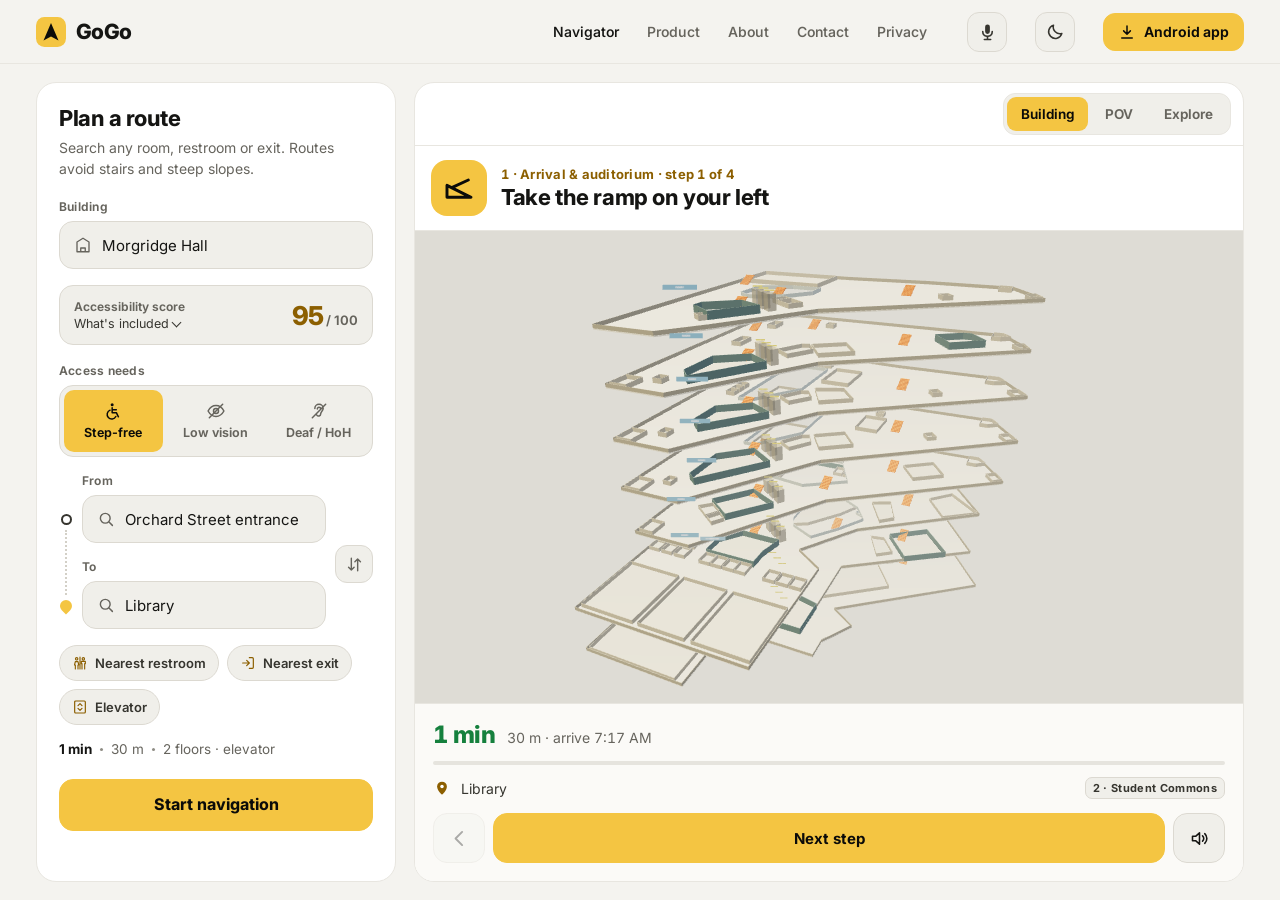
==== commit 9ede3007: "feat(web): installable iPhone/Android web app with offline support and voice commands - Web app mani" ====
--- a/building-demo/index.html
+++ b/building-demo/index.html
@@ -2,7 +2,7 @@
 <html lang="en">
 <head>
   <meta charset="utf-8">
-  <meta name="viewport" content="width=device-width,initial-scale=1">
+  <meta name="viewport" content="width=device-width,initial-scale=1,viewport-fit=cover">
   <meta name="theme-color" content="#0a0a0a">
   <title>GoGo · Step-free indoor navigation</title>
   <meta name="description" content="Plan a step-free route inside a campus building and follow it turn by turn, with spoken directions and 2D, 3D and navigation views.">
@@ -11,13 +11,19 @@
   <meta property="og:type" content="website">
   <meta property="og:image" content="assets/og.jpg">
   <meta name="twitter:card" content="summary_large_image">
-  <script src="theme.js?v=1"></script>
+  <script src="theme.js?v=2"></script>
   <link rel="icon" href="favicon.svg" type="image/svg+xml">
+  <link rel="manifest" href="manifest.webmanifest">
+  <link rel="apple-touch-icon" href="icons/apple-touch-icon.png">
+  <meta name="mobile-web-app-capable" content="yes">
+  <meta name="apple-mobile-web-app-capable" content="yes">
+  <meta name="apple-mobile-web-app-title" content="GoGo">
+  <meta name="apple-mobile-web-app-status-bar-style" content="black-translucent">
   <link rel="preconnect" href="https://fonts.googleapis.com"><link rel="preconnect" href="https://fonts.gstatic.com" crossorigin>
   <link rel="stylesheet" href="https://fonts.googleapis.com/css2?family=Inter:wght@400;500;600;700;800&display=swap">
   <link rel="stylesheet" href="vendor/leaflet/leaflet.css">
-  <link rel="stylesheet" href="theme.css?v=2">
-  <link rel="stylesheet" href="style.css?v=7">
+  <link rel="stylesheet" href="theme.css?v=3">
+  <link rel="stylesheet" href="style.css?v=8">
 </head>
 <body>
   <header class="app-header">
@@ -26,11 +32,16 @@
       <a href="index.html" aria-current="page">Navigator</a><a href="product.html">Product</a><a href="about.html">About</a><a href="contact.html">Contact</a><a href="privacy.html">Privacy</a>
     </nav>
     <button class="app-menu" id="appMenu" type="button" aria-label="Open menu" aria-expanded="false" aria-controls="appNav"><svg viewBox="0 0 24 24" aria-hidden="true"><path d="M4 7h16M4 12h16M4 17h16" stroke="currentColor" stroke-width="2" stroke-linecap="round"/></svg></button>
+    <button class="voice-button" id="voiceButton" type="button" aria-label="Voice commands" aria-pressed="false" hidden><svg viewBox="0 0 24 24" aria-hidden="true"><path d="M12 15a3 3 0 0 0 3-3V6a3 3 0 1 0-6 0v6a3 3 0 0 0 3 3Zm-7-3a1 1 0 1 1 2 0 5 5 0 0 0 10 0 1 1 0 1 1 2 0 7 7 0 0 1-6 6.92V21h3a1 1 0 1 1 0 2H8a1 1 0 1 1 0-2h3v-2.08A7 7 0 0 1 5 12Z" fill="currentColor"/></svg></button>
     <button class="theme-toggle" type="button" data-theme-toggle aria-label="Switch theme"><svg class="icon-sun" viewBox="0 0 24 24" aria-hidden="true"><circle cx="12" cy="12" r="4.2" fill="none" stroke="currentColor" stroke-width="1.9"/><path d="M12 2.5v2.2M12 19.3v2.2M2.5 12h2.2M19.3 12h2.2M5.3 5.3l1.6 1.6M17.1 17.1l1.6 1.6M5.3 18.7l1.6-1.6M17.1 6.9l1.6-1.6" stroke="currentColor" stroke-width="1.9" stroke-linecap="round"/></svg><svg class="icon-moon" viewBox="0 0 24 24" aria-hidden="true"><path d="M20 14.5A8.5 8.5 0 0 1 9.5 4a8.5 8.5 0 1 0 10.5 10.5Z" fill="none" stroke="currentColor" stroke-width="1.9" stroke-linejoin="round"/></svg></button>
     <a class="btn btn-primary app-get" href="downloads/GoGo.apk" download><svg viewBox="0 0 24 24" aria-hidden="true"><path d="M12 4v11m0 0-4.5-4.5M12 15l4.5-4.5M5 20h14" fill="none" stroke="currentColor" stroke-width="2" stroke-linecap="round" stroke-linejoin="round"/></svg>Android app</a>
   </header>
   <main class="app-main">
     <aside id="planner" class="planner" aria-labelledby="plannerTitle">
+      <div class="install-card" id="installCard" hidden>
+        <div><strong>Install GoGo on this phone</strong><span id="installText">Tap <svg class="share-glyph" viewBox="0 0 24 24" aria-label="Share"><path d="M12 3v12m0-12L8 7m4-4 4 4M6 11H5a1 1 0 0 0-1 1v8a1 1 0 0 0 1 1h14a1 1 0 0 0 1-1v-8a1 1 0 0 0-1-1h-1" fill="none" stroke="currentColor" stroke-width="1.9" stroke-linecap="round" stroke-linejoin="round"/></svg> Share, then <b>Add to Home Screen</b>. It opens full screen and works offline.</span><button class="btn btn-primary" id="installButton" type="button" hidden>Install app</button></div>
+        <button class="install-close" id="installClose" type="button" aria-label="Dismiss"><svg viewBox="0 0 24 24" aria-hidden="true"><path d="m6 6 12 12M18 6 6 18" fill="none" stroke="currentColor" stroke-width="2" stroke-linecap="round"/></svg></button>
+      </div>
       <div class="planner-head">
         <h1 id="plannerTitle">Plan a route</h1>
         <p>Search any room, restroom or exit. Routes avoid stairs and steep slopes.</p>
@@ -133,12 +144,13 @@
       </div>
     </section>
   </main>
+  <p class="voice-toast" id="voiceToast" role="status" aria-live="polite" hidden></p>
   <dialog id="liftDialog">
     <h2>Choose a floor</h2>
     <select id="liftFloor" aria-label="Elevator destination"></select>
     <div class="dialog-actions"><button id="closeLift" class="btn">Cancel</button><button id="rideLift" class="btn btn-primary">Go</button></div>
   </dialog>
   <script src="vendor/leaflet/leaflet.js"></script>
-  <script type="module" src="app.js?v=10"></script>
+  <script type="module" src="app.js?v=11"></script>
 </body>
 </html>
--- a/building-demo/theme.css
+++ b/building-demo/theme.css
@@ -148,4 +148,7 @@
 .trip-actions .primary,.trip-actions .primary:hover{color:var(--on-yellow);background:var(--yellow);border-color:var(--yellow)}
 .trip-actions button:disabled{opacity:.35;cursor:default}
 
+/* iOS zooms into any field under 16px; keep text inputs at 16px there. */
+@supports(-webkit-touch-callout:none){input,select,textarea{font-size:max(16px,1em)!important}}
+
 @media(prefers-reduced-motion:reduce){*,*::before,*::after{animation-duration:.01ms!important;transition-duration:.01ms!important}}
--- a/building-demo/style.css
+++ b/building-demo/style.css
@@ -2,7 +2,7 @@
 html{font-family:var(--font);font-size:15px;color:var(--text);background:var(--bg);-webkit-font-smoothing:antialiased}
 body{margin:0;min-height:100vh;background:var(--bg)}
 
-.app-header{position:sticky;top:0;z-index:30;display:flex;align-items:center;gap:28px;height:64px;padding:0 clamp(16px,3vw,36px);background:var(--header-bg);backdrop-filter:blur(14px);border-bottom:1px solid var(--line-soft)}
+.app-header{position:sticky;top:0;z-index:30;display:flex;align-items:center;gap:28px;height:calc(64px + env(safe-area-inset-top));padding:env(safe-area-inset-top) max(clamp(16px,3vw,36px),env(safe-area-inset-right)) 0 max(clamp(16px,3vw,36px),env(safe-area-inset-left));background:var(--header-bg);backdrop-filter:blur(14px);border-bottom:1px solid var(--line-soft)}
 .app-nav{display:flex;gap:4px;margin-left:auto}
 .app-nav a{padding:8px 12px;font-size:14px;font-weight:550;color:var(--muted);text-decoration:none;border-radius:9px}
 .app-nav a:hover{color:var(--text);background:var(--surface-2)}
@@ -10,7 +10,7 @@
 .app-menu{display:none;place-items:center;width:40px;height:40px;padding:0;color:var(--text);background:var(--surface-2);border:1px solid var(--line);border-radius:12px;cursor:pointer}.app-menu svg{width:20px;height:20px}
 .app-get{min-height:38px;padding:8px 14px;font-size:14px}
 
-.app-main{display:grid;grid-template-columns:360px minmax(0,1fr);gap:18px;height:calc(100vh - 64px);max-width:1680px;margin:0 auto;padding:18px clamp(16px,3vw,36px)}
+.app-main{display:grid;grid-template-columns:360px minmax(0,1fr);gap:18px;height:calc(100vh - 64px - env(safe-area-inset-top));height:calc(100dvh - 64px - env(safe-area-inset-top));max-width:1680px;margin:0 auto;padding:18px clamp(16px,3vw,36px)}
 .planner,.experience{background:var(--surface);border:1px solid var(--line-soft);border-radius:var(--radius-l)}
 .planner{min-height:0;padding:22px;overflow:auto;scrollbar-width:thin}
 .planner-head h1{margin:0;font-size:22px;font-weight:750;letter-spacing:-.5px}
@@ -57,19 +57,33 @@
 .status{display:none!important}
 
 @media(max-width:1000px){
- .app-main{grid-template-columns:1fr;gap:14px;height:auto;padding:12px}
+ .app-main{grid-template-columns:1fr;gap:14px;height:auto;padding:12px 12px calc(12px + env(safe-area-inset-bottom))}
  .planner{overflow:visible}
  .experience{min-height:0}#scene{flex:none;height:62vh;min-height:360px}#outdoorMap{flex:none;height:60vh}
  .app-menu{display:grid;margin-left:auto}.app-get{order:3}
  .app-nav{display:none}
  .app-header.open{backdrop-filter:none;-webkit-backdrop-filter:none;background:var(--bg)}
- .app-header.open .app-nav{position:fixed;left:0;right:0;top:64px;bottom:0;z-index:50;display:flex;flex-direction:column;gap:2px;margin:0;padding:14px 16px;background:var(--bg);border-top:1px solid var(--line-soft)}
+ .app-header.open .app-nav{position:fixed;left:0;right:0;top:calc(64px + env(safe-area-inset-top));bottom:0;z-index:50;display:flex;flex-direction:column;gap:2px;margin:0;padding:14px 16px;background:var(--bg);border-top:1px solid var(--line-soft)}
  .app-header.open .app-nav a{padding:13px 10px;font-size:16px}
 }
 @media(max-width:560px){
- .app-header{gap:10px;height:58px}.app-get{padding:8px 11px}.app-header.open .app-nav{top:58px}
- .app-main{padding:8px}.planner{padding:18px}
+ .app-header{gap:10px;height:calc(58px + env(safe-area-inset-top))}.app-get{padding:8px 11px}.app-header.open .app-nav{top:calc(58px + env(safe-area-inset-top))}
+ .app-main{padding:8px 8px calc(8px + env(safe-area-inset-bottom))}.planner{padding:18px}
  .toolbar{flex-wrap:wrap}.views{width:100%;margin-left:0}.views button{flex:1;padding:6px 8px}
  .nav-text h1{font-size:19px}.nav-icon{width:50px;height:50px}
  .indoor-minimap{width:104px;height:82px}
 }
+
+/* Installed-app extras: install hint and voice */
+.install-card{display:flex;gap:12px;align-items:flex-start;margin:0 0 18px;padding:13px 12px 13px 14px;font-size:13.5px;line-height:1.45;color:var(--text-2);background:var(--yellow-tint);border:1px solid #f4c54255;border-radius:var(--radius)}
+.install-card strong{display:block;margin-bottom:2px;font-size:14px;color:var(--text)}
+.install-card .share-glyph{display:inline-block;width:15px;height:15px;margin:0 2px -2px;color:var(--accent-ink)}
+.install-card .btn{min-height:34px;margin-top:9px;padding:6px 12px;font-size:13.5px}
+.install-close{flex:none;display:grid;place-items:center;width:30px;height:30px;margin:-4px -4px 0 auto;padding:0;color:var(--muted);background:transparent;border:0;border-radius:8px;cursor:pointer}
+.install-close svg{width:16px;height:16px}
+.voice-button{display:grid;place-items:center;width:40px;height:40px;flex:none;padding:0;color:var(--text-2);background:var(--surface-2);border:1px solid var(--line);border-radius:12px;cursor:pointer}
+.voice-button svg{width:19px;height:19px}
+.voice-button[aria-pressed=true]{color:var(--on-yellow);background:var(--yellow);border-color:var(--yellow);animation:listen 1.2s ease-in-out infinite}
+@keyframes listen{50%{box-shadow:0 0 0 6px var(--yellow-tint)}}
+.voice-toast{position:fixed;left:50%;bottom:calc(20px + env(safe-area-inset-bottom));z-index:60;max-width:min(420px,calc(100vw - 32px));padding:11px 16px;font-size:14px;color:var(--text);background:var(--popover);border:1px solid var(--line);border-radius:14px;box-shadow:var(--shadow);transform:translateX(-50%)}
+html.ios .app-get{display:none}
